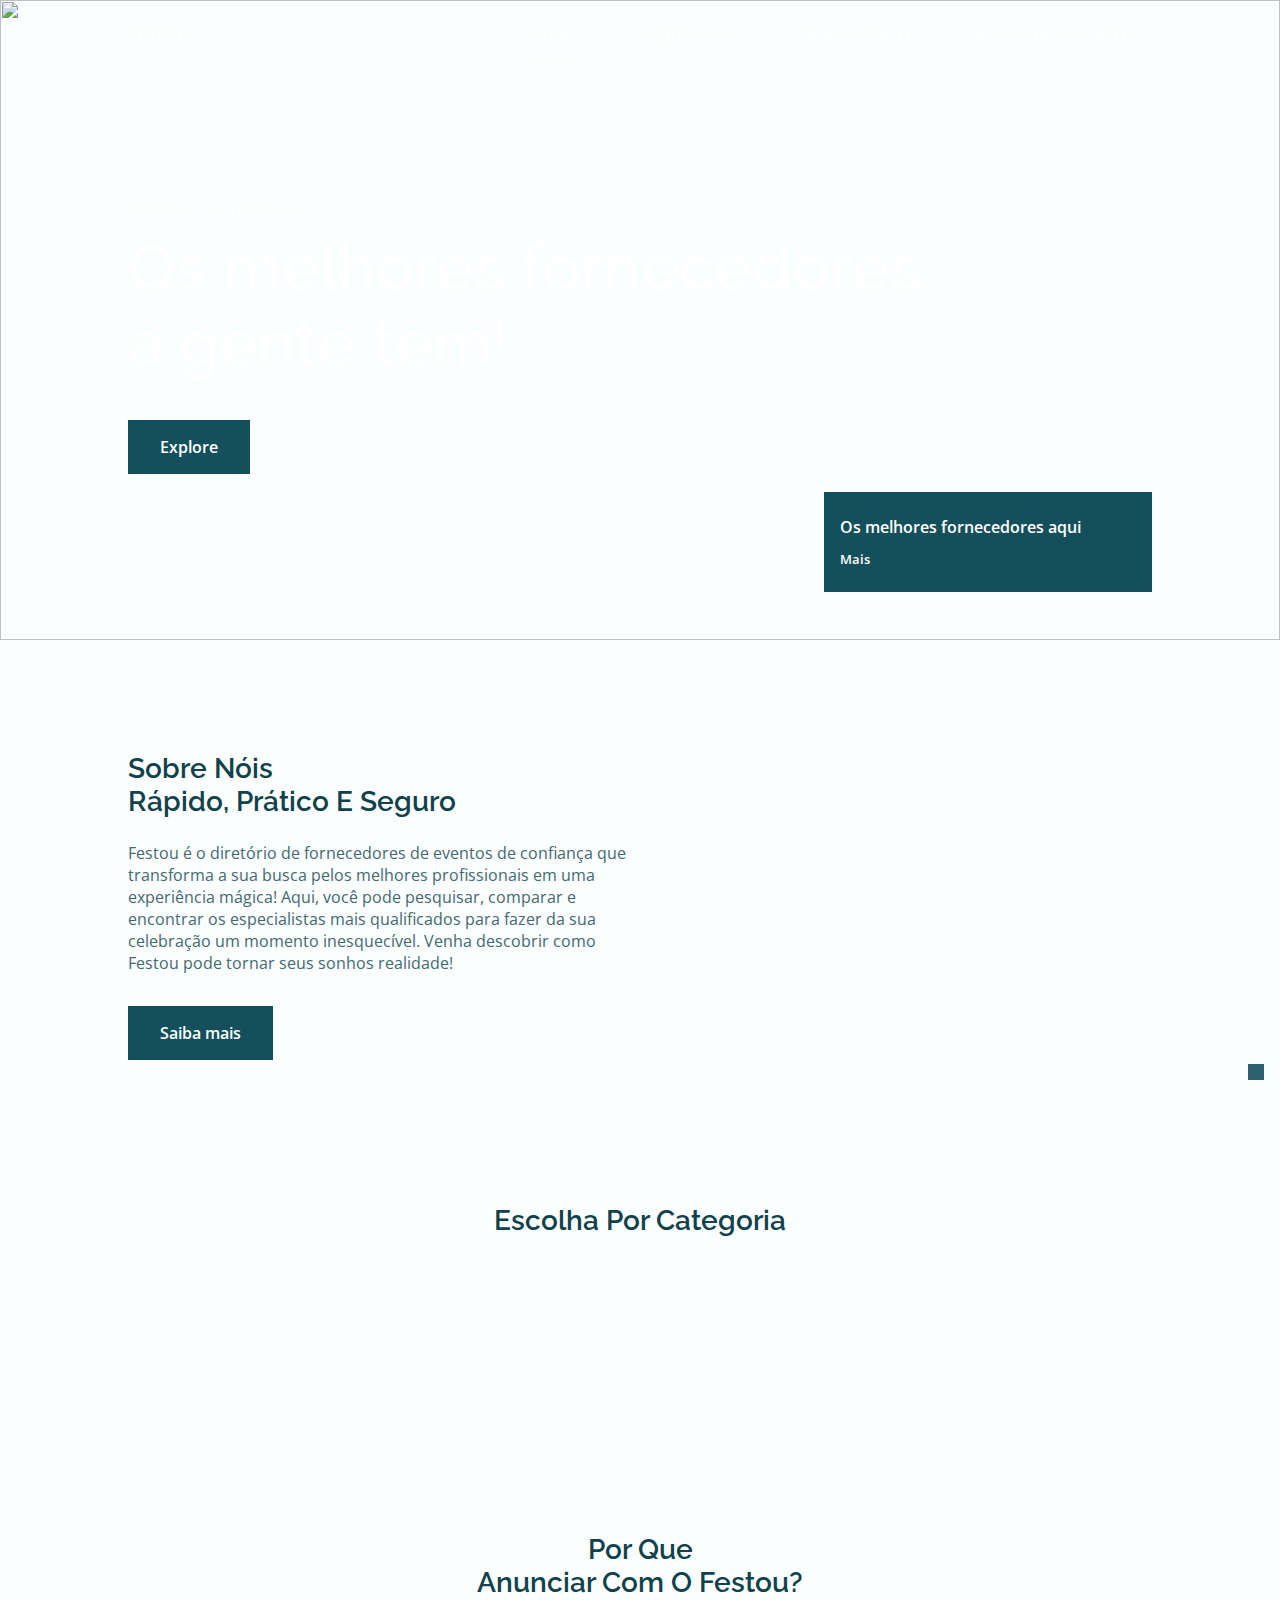
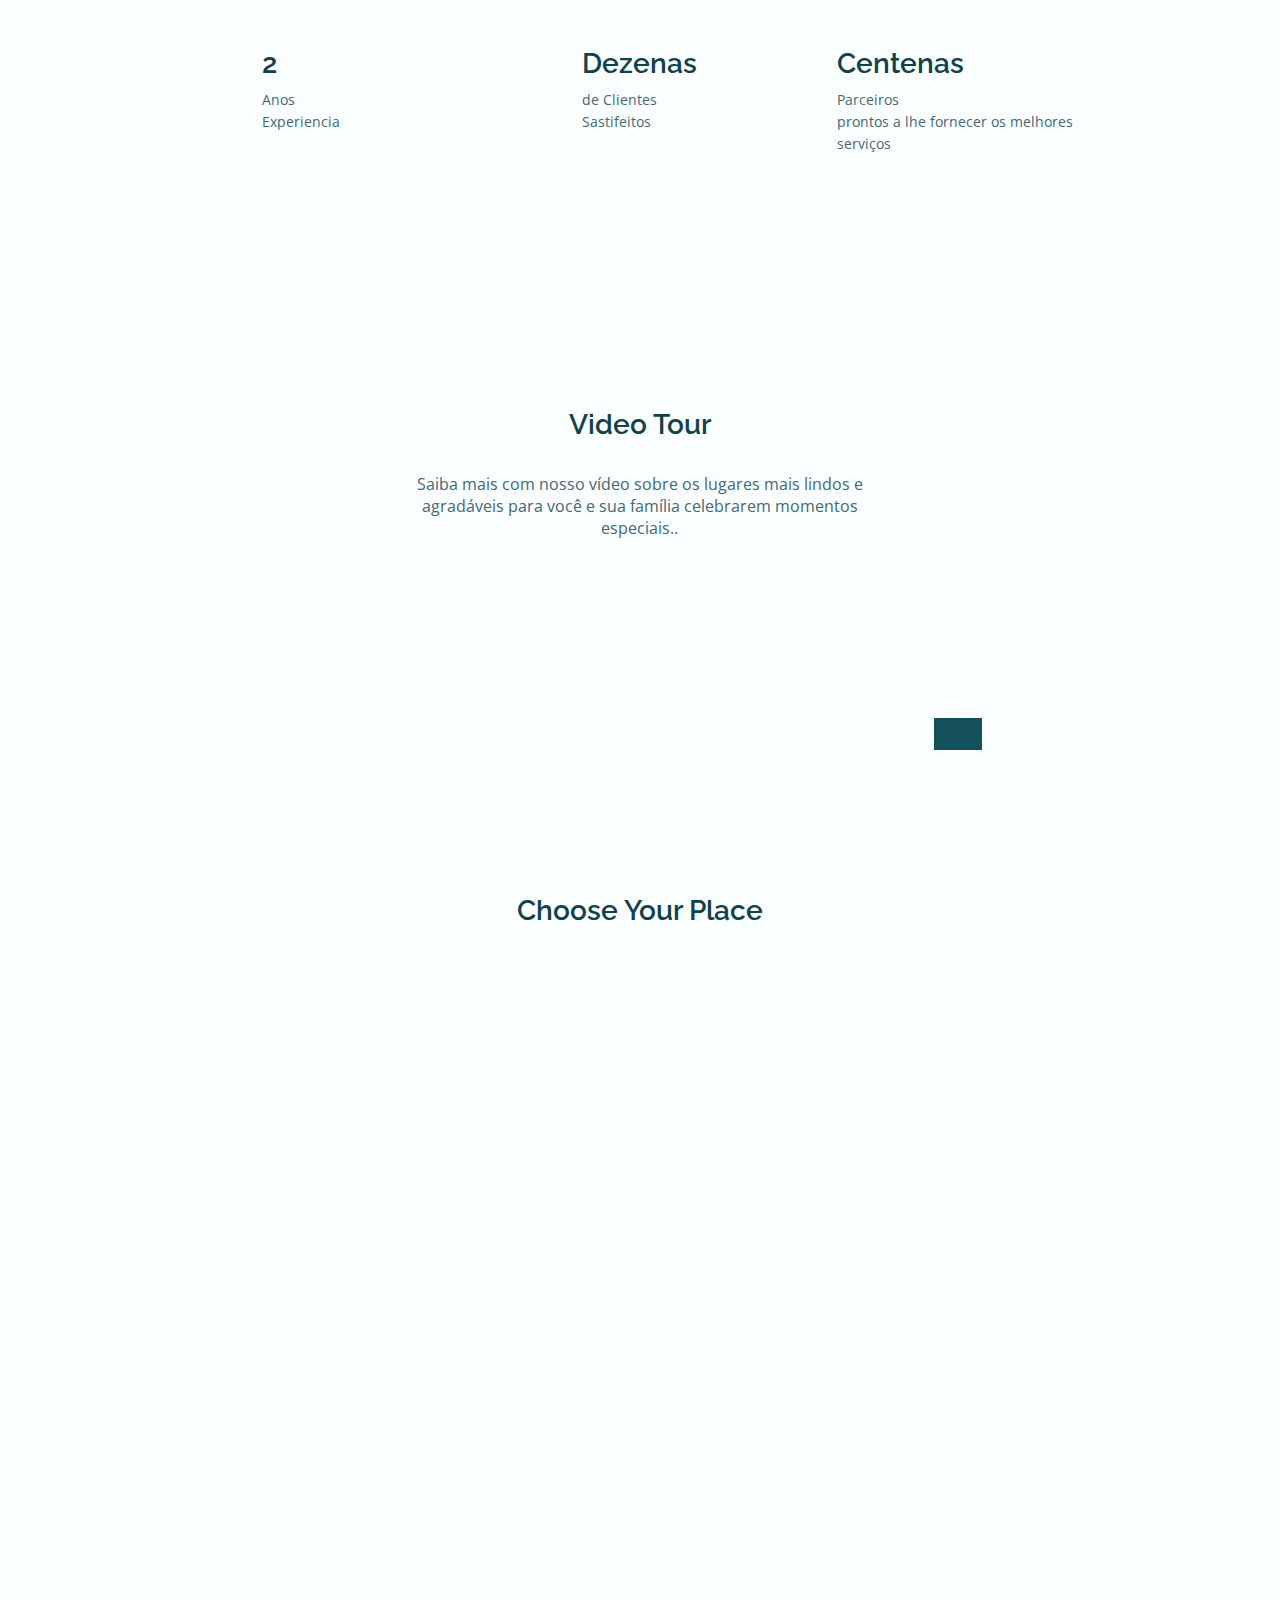
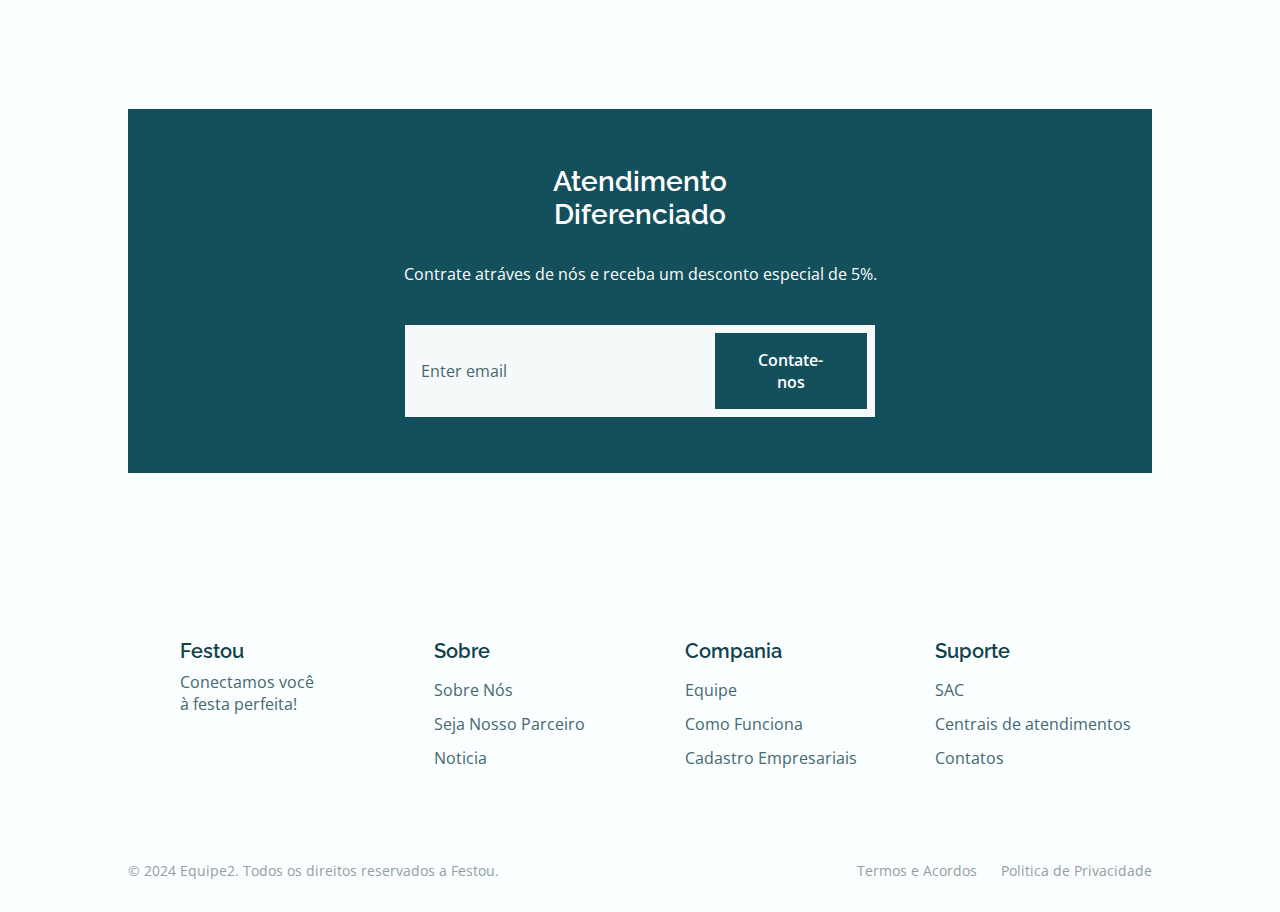
==== index.html @ 819b79b6 "site  Festou" ====
<!DOCTYPE html>
    <html lang="en">
    <head>
        <meta charset="UTF-8">
        <meta name="viewport" content="width=device-width, initial-scale=1.0">

        <link rel="shortcut icon" href="assets/img/favicon.png" type="image/png">

        <!--=============== REMIXICONS ===============-->
        <link href="https://cdn.jsdelivr.net/npm/remixicon@2.5.0/fonts/remixicon.css" rel="stylesheet">
        
        <!--=============== SWIPER CSS ===============-->
        <link rel="stylesheet" href="assets/css/swiper-bundle.min.css">

        <!--=============== CSS ===============-->
        <link rel="stylesheet" href="styles.css">

        <title>Responsive Website Travel</title>
    </head>
    <body>
        <header class="header" id="header">
            <nav class="nav container">
                <a href="#" class="nav__logo">FESTOU</a>

                <div class="nav__menu" id="nav-menu">
                    <ul class="nav__list">
                        <li class="nav__item">
                            <a href="#home" class="nav__link active-link">HOME</a>
                        </li>
                        <li class="nav__item">
                            <a href="#about" class="nav__link">SOBRE NÓS</a>
                        </li>
                        <li class="nav__item">
                            <a href="#discover" class="nav__link">CRIAR EVENTO</a>
                        </li>
                        <li class="nav__item">
                            <a href="#place" class="nav__link">ANUNCIAR EVENTOS</a>
                        </li>
                    </ul>

                    <div class="nav__dark">
                        <!-- Theme change button -->
                        <span class="change-theme-name">Dark mode</span>
                        <i class="ri-moon-line change-theme" id="theme-button"></i>
                    </div>

                    <i class="ri-close-line nav__close" id="nav-close"></i>
                </div>

                <div class="nav__toggle" id="nav-toggle">
                    <i class="ri-function-line"></i>
                </div>
            </nav>
        </header>

        <main class="main">
            <!--==================== HOME ====================-->
            <section class="home" id="home">
                <img src="img/image1.jpg" alt="" class="home__img">

                <div class="home__container container grid">
                    <div class="home__data">
                        <span class="home__data-subtitle">Comece a sua pesquisa</span>
                        <h1 class="home__data-title">Os melhores fornecedores, <br> a gente tem!</b></h1>
                        <a href="#" class="button">Explore</a>

                    </div>

                    <div class="home__social">
                        <a href="https://www.facebook.com/" target="_blank" class="home__social-link">
                            <i class="ri-facebook-box-fill"></i>
                        </a>
                        <a href="https://www.instagram.com/" target="_blank" class="home__social-link">
                            <i class="ri-instagram-fill"></i>
                        </a>
                        <a href="https://twitter.com/" target="_blank" class="home__social-link">
                            <i class="ri-twitter-fill"></i>
                        </a>
                    </div>

                    <div class="home__info">
                        <div>
                            <span class="home__info-title">Os melhores fornecedores aqui</span>
                            <a href="" class="button button--flex button--link home__info-button">
                                Mais <i class="ri-arrow-right-line"></i>
                            </a>
                        </div>

                        <div class="home__info-overlay">
                            <img src="assets/img/home2.jpg" alt="" class="home__info-img">
                        </div>
                    </div>
                </div>
            </section>

            <!--==================== ABOUT ====================-->
            <section class="about section" id="about">
                <div class="about__container container grid">
                    <div class="about__data">
                        <h2 class="section__title about__title">Sobre Nóis <br> Rápido, prático e seguro</h2>
                        <p class="about__description">Festou é o diretório de fornecedores de eventos de confiança que transforma a sua busca
                             pelos melhores profissionais em uma experiência mágica! Aqui, você pode pesquisar, 
                             comparar e encontrar os especialistas mais qualificados para fazer da sua celebração um momento inesquecível. 
                             Venha descobrir como Festou pode tornar seus sonhos realidade! 
                        </p>
                        <a href="#" class="button">Saiba mais</a>
                    </div>

                    <div class="about__img">
                        <div class="about__img-overlay">
                            <img src="img/image2.jpg" alt="" class="about__img-one">
                        </div>

                        <div class="about__img-overlay">
                            <img src="img/image3.jpg" alt="" class="about__img-two">
                        </div>
                    </div>
                </div>
            </section>
            
            <!--==================== CATEGORIA ====================-->
            <section class="discover section" id="discover">
                <h2 class="section__title">Escolha Por Categoria</h2>
                
                <div class="discover__container container swiper-container">
                    <div class="swiper-wrapper">
                        <!--==================== CATEGORIA 1 ====================-->
                        <div class="discover__card swiper-slide">
                            <img src="img/discover1.jpg" alt="" class="discover__img">
                            <div class="discover__data">
                                <h2 class="discover__title">Gastronomia</h2>
                                <span class="discover__description">24 tours available</span>
                            </div>
                        </div>

                        <!--==================== CATEGORIA 2 ====================-->
                        <div class="discover__card swiper-slide">
                            <img src="img/discover2.jpg" alt="" class="discover__img">
                            <div class="discover__data">
                                <h2 class="discover__title">Ornamentação</h2>
                                <span class="discover__description">15 tours available</span>
                            </div>
                        </div>

                        <!--==================== CATEGORIA 3 ====================-->
                        <div class="discover__card swiper-slide">
                            <img src="img/discover3.jpg" alt="" class="discover__img">
                            <div class="discover__data">
                                <h2 class="discover__title">Profissionais</h2>
                                <span class="discover__description">18 tours available</span>
                            </div>
                        </div>

                        <!--==================== CATEGORIA 4 ====================-->
                        <div class="discover__card swiper-slide">
                            <img src="img/discover4.jpg" alt="" class="discover__img">
                            <div class="discover__data">
                                <h2 class="discover__title">Música e Iluminação</h2>
                                <span class="discover__description">32 tours available</span>
                            </div>
                        </div>
                    </div>
                </div>
            </section>

            <!--==================== EXPERIENCE ====================-->
            <section class="experience section">
                <h2 class="section__title">Por que <br> Anunciar com o Festou?</h2>

                <div class="experience__container container grid">
                    <div class="experience__content grid">
                        <div class="experience__data">
                            <h2 class="experience__number">2</h2>
                            <span class="experience__description">Anos <br> Experiencia</span>
                        </div>

                        <div class="experience__data">
                            <h2 class="experience__number">Dezenas</h2>
                            <span class="experience__description">de Clientes<br> Sastifeitos</span>
                        </div>

                        <div class="experience__data">
                            <h2 class="experience__number">Centenas</h2>
                            <span class="experience__description">Parceiros <br> prontos a lhe fornecer os melhores serviços</span>
                        </div>
                    </div>

                    <div class="experience__img grid">
                        <div class="experience__overlay">
                            <img src="assets/img/experience1.jpg" alt="" class="experience__img-one">
                        </div>
                        
                        <div class="experience__overlay">
                            <img src="assets/img/experience2.jpg" alt="" class="experience__img-two">
                        </div>
                    </div>
                </div>
            </section>

            <!--==================== VIDEO ====================-->
            <section class="video section">
                <h2 class="section__title">Video Tour</h2>

                <div class="video__container container">
                    <p class="video__description">Saiba mais com nosso vídeo sobre os lugares mais lindos e agradáveis para você
                         e sua família celebrarem momentos especiais..
                    </p>

                    <div class="video__content">
                        <video id="video-file">
                            <source src="assets/video/video.mp4" type="video/mp4">
                        </video>

                        <button class="button button--flex video__button" id="video-button">
                            <i class="ri-play-line video__button-icon" id="video-icon"></i>
                        </button>
                    </div>
                </div>
            </section>

            <!--==================== BUFFET ====================-->
            <section class="place section" id="place">
                <h2 class="section__title">Choose Your Place</h2>

                <div class="place__container container grid">
                    <!--==================== BUFFET CARD 1 ====================-->
                    <div class="place__card">
                        <img src="assets/img/place1.jpg" alt="" class="place__img">
                        
                        <div class="place__content">
                            <span class="place__rating">
                                <i class="ri-star-line place__rating-icon"></i>
                                <span class="place__rating-number">4,8</span>
                            </span>

                            <div class="place__data">
                                <h3 class="place__title">ANIVERSARIO</h3>
                                <span class="place__subtitle">Aniversarios</span>

                            </div>
                        </div>

                        <button class="button button--flex place__button">
                            <i class="ri-arrow-right-line"></i>
                        </button>
                    </div>

                    <!--==================== BUFFET CARD 2 ====================-->
                    <div class="place__card">
                        <img src="assets/img/place2.jpg" alt="" class="place__img">
                        
                        <div class="place__content">
                            <span class="place__rating">
                                <i class="ri-star-line place__rating-icon"></i>
                                <span class="place__rating-number">5,0</span>
                            </span>

                            <div class="place__data">
                                <h3 class="place__title">CASAMENTO</h3>
                                <span class="place__subtitle">Casamentos</span>

                            </div>
                        </div>

                        <button class="button button--flex place__button">
                            <i class="ri-arrow-right-line"></i>
                        </button>
                    </div>

                    <!--==================== BUFFET CARD 3 ====================-->
                    <div class="place__card">
                        <img src="assets/img/place3.jpg" alt="" class="place__img">
                        
                        <div class="place__content">
                            <span class="place__rating">
                                <i class="ri-star-line place__rating-icon"></i>
                                <span class="place__rating-number">4,9</span>
                            </span>

                            <div class="place__data">
                                <h3 class="place__title">FORMATURA</h3>
                                <span class="place__subtitle">Formaturas</span>
                            </div>
                        </div>

                        <button class="button button--flex place__button">
                            <i class="ri-arrow-right-line"></i>
                        </button>
                    </div>

                    <!--==================== BUFFET CARD 4 ====================-->
                    <div class="place__card">
                        <img src="assets/img/place4.jpg" alt="" class="place__img">
                        
                        <div class="place__content">
                            <span class="place__rating">
                                <i class="ri-star-line place__rating-icon"></i>
                                <span class="place__rating-number">4,8</span>
                            </span>

                            <div class="place__data">
                                <h3 class="place__title">COFFEBREAK</h3>
                                <span class="place__subtitle">Coffebreaks</span>

                            </div>
                        </div>

                        <button class="button button--flex place__button">
                            <i class="ri-arrow-right-line"></i>
                        </button>
                    </div>

                    <!--==================== BUFFET CARD 5 ====================-->
                    <div class="place__card">
                        <img src="assets/img/place5.jpg" alt="" class="place__img">
                        
                        <div class="place__content">
                            <span class="place__rating">
                                <i class="ri-star-line place__rating-icon"></i>
                                <span class="place__rating-number">4,8</span>
                            </span>

                            <div class="place__data">
                                <h3 class="place__title">CHAREVELAÇÃO</h3>
                                <span class="place__subtitle">Cha Revelação</span>

                            </div>
                        </div>

                        <button class="button button--flex place__button">
                            <i class="ri-arrow-right-line"></i>
                        </button>
                    </div>
                </div>
            </section>

            <!--==================== SE INSCREVER ====================-->
            <section class="subscribe section">
                <div class="subscribe__bg">
                    <div class="subscribe__container container">
                        <h2 class="section__title subscribe__title">Atendimento <br> Diferenciado</h2>
                        <p class="subscribe__description">Contrate atráves de nós e receba um
                            desconto especial de 5%.
                            </p>
    
                        <form action="" class="subscribe__form">
                            <input type="text" placeholder="Enter email" class="subscribe__input">
    
                            <button class="button">
                                Contate-nos
                            </button>
                        </form>
                    </div>
                </div>
            </section>
            
            <!--==================== Empresas que já usaram o serviço ====================-->
            <section class="secão de empresa">
                <div class="sponsor__container container grid">
                    <div class="sponsor__content">
                        <img src="assets/img/sponsors1.png" alt="" class="sponsor__img">
                    </div>
                    <div class="sponsor__content">
                        <img src="assets/img/sponsors2.png" alt="" class="sponsor__img">
                    </div>
                    <div class="sponsor__content">
                        <img src="assets/img/sponsors3.png" alt="" class="sponsor__img">
                    </div>
                    <div class="sponsor__content">
                        <img src="assets/img/sponsors4.png" alt="" class="sponsor__img">
                    </div>
                    <div class="sponsor__content">
                        <img src="assets/img/sponsors5.png" alt="" class="sponsor__img">
                    </div>
                </div>
            </section>
        </main>

        <!--==================== FOOTER ====================-->
        <footer class="footer section">
            <div class="footer__container container grid">
                <div class="footer__content grid">
                    <div class="footer__data">
                        <h3 class="footer__title">Festou</h3>
                        <p class="footer__description"> Conectamos você <br> à festa perfeita!
                        </p>
                        <div>
                            <a href="https://www.facebook.com/" target="_blank" class="footer__social">
                                <i class="ri-facebook-box-fill"></i>
                            </a>
                            <a href="https://twitter.com/" target="_blank" class="footer__social">
                                <i class="ri-twitter-fill"></i>
                            </a>
                            <a href="https://www.instagram.com/" target="_blank" class="footer__social">
                                <i class="ri-instagram-fill"></i>
                            </a>
                            <a href="https://www.youtube.com/" target="_blank" class="footer__social">
                                <i class="ri-youtube-fill"></i>
                            </a>
                        </div>
                    </div>
    
                    <div class="footer__data">
                        <h3 class="footer__subtitle">Sobre</h3>
                        <ul>
                            <li class="footer__item">
                                <a href="" class="footer__link">Sobre Nós</a>
                            </li>
                            <li class="footer__item">
                                <a href="" class="footer__link">Seja Nosso Parceiro</a>
                            </li>
                            <li class="footer__item">
                                <a href="" class="footer__link">Noticia</a>
                            </li>
                        </ul>
                    </div>
    
                    <div class="footer__data">
                        <h3 class="footer__subtitle">Compania</h3>
                        <ul>
                            <li class="footer__item">
                                <a href="" class="footer__link">Equipe</a>
                            </li>
                            <li class="footer__item">
                                <a href="" class="footer__link">Como Funciona</a>
                            </li>
                            <li class="footer__item">
                                <a href="" class="footer__link">Cadastro Empresariais</a>
                            </li>
                        </ul>
                    </div>
    
                    <div class="footer__data">
                        <h3 class="footer__subtitle">Suporte</h3>
                        <ul>
                            <li class="footer__item">
                                <a href="" class="footer__link">SAC</a>
                            </li>
                            <li class="footer__item">
                                <a href="" class="footer__link">Centrais de atendimentos</a>
                            </li>
                            <li class="footer__item">
                                <a href="" class="footer__link">Contatos</a>
                            </li>
                        </ul>
                    </div>
                </div>

                <div class="footer__rights">
                    <p class="footer__copy">&#169; 2024 Equipe2. Todos os direitos reservados a Festou.</p>
                    <div class="footer__terms">
                        <a href="#" class="footer__terms-link">Termos e Acordos</a>
                        <a href="#" class="footer__terms-link">Politica de Privacidade</a>
                    </div>
                </div>
            </div>
        </footer>

         <!--========== SCROLL UP ==========-->
        <a href="#" class="scrollup" id="scroll-up">
            <i class="ri-arrow-up-line scrollup__icon"></i>
        </a>

        <!--=============== SCROLL REVEAL===============-->
        <script src="assets/js/scrollreveal.min.js"></script>
        
        <!--=============== SWIPER JS ===============-->
        <script src="assets/js/swiper-bundle.min.js"></script>

        <!--=============== MAIN JS ===============-->
        <script src="assets/js/main.js"></script>
    </body>
</html>
---- styles.css ----
/*=============== GOOGLE FONTS ===============*/
@import url("https://fonts.googleapis.com/css2?family=Open+Sans:wght@400;600&family=Raleway:wght@500;600;700&display=swap");

/*=============== VARIABLES CSS ===============*/
:root {
  --header-height: 3rem;

  /*========== Colors ==========*/
  /* Change favorite color to match images */
  /*Green dark 190 - Green 171 - Grren Blue 200*/
  --hue-color: 190;

  /* HSL color mode */
  --first-color: hsl(var(--hue-color), 64%, 22%);
  --first-color-second: hsl(var(--hue-color), 64%, 22%);
  --first-color-alt: hsl(var(--hue-color), 64%, 15%);
  --title-color: hsl(var(--hue-color), 64%, 18%);
  --text-color: hsl(var(--hue-color), 24%, 35%);
  --text-color-light: hsl(var(--hue-color), 8%, 60%);
  --input-color: hsl(var(--hue-color), 24%, 97%);
  --body-color: hsl(var(--hue-color), 100%, 99%);
  --white-color: #FFF;
  --scroll-bar-color: hsl(var(--hue-color), 12%, 90%);
  --scroll-thumb-color: hsl(var(--hue-color), 12%, 75%);

  /*========== Font and typography ==========*/
  --body-font: 'Open Sans', sans-serif;
  --title-font: 'Raleway', sans-serif;
  --biggest-font-size: 2.5rem;
  --h1-font-size: 1.5rem;
  --h2-font-size: 1.25rem;
  --h3-font-size: 1rem;
  --normal-font-size: .938rem;
  --small-font-size: .813rem;
  --smaller-font-size: .75rem;

  /*========== Font weight ==========*/
  --font-medium: 500;
  --font-semi-bold: 600;

  /*========== Margenes Bottom ==========*/
  --mb-0-25: .25rem;
  --mb-0-5: .5rem;
  --mb-0-75: .75rem;
  --mb-1: 1rem;
  --mb-1-25: 1.25rem;
  --mb-1-5: 1.5rem;
  --mb-2: 2rem;
  --mb-2-5: 2.5rem;

  /*========== z index ==========*/
  --z-tooltip: 10;
  --z-fixed: 100;

  /*========== Hover overlay ==========*/
  --img-transition: .3s;
  --img-hidden: hidden;
  --img-scale: scale(1.1);
}

@media screen and (min-width: 968px) {
  :root {
    --biggest-font-size: 4rem;
    --h1-font-size: 2.25rem;
    --h2-font-size: 1.75rem;
    --h3-font-size: 1.25rem;
    --normal-font-size: 1rem;
    --small-font-size: .875rem;
    --smaller-font-size: .813rem;
  }
}

/*========== Variables Dark theme ==========*/
body.dark-theme {
  --first-color-second: hsl(var(--hue-color), 54%, 12%);
  --title-color: hsl(var(--hue-color), 24%, 95%);
  --text-color: hsl(var(--hue-color), 8%, 75%);
  --input-color: hsl(var(--hue-color), 29%, 16%);
  --body-color: hsl(var(--hue-color), 29%, 12%);
  --scroll-bar-color: hsl(var(--hue-color), 12%, 48%);
  --scroll-thumb-color: hsl(var(--hue-color), 12%, 36%);
}

/*========== Button Dark/Light ==========*/
.nav__dark {
  display: flex;
  align-items: center;
  column-gap: 2rem;
  position: absolute;
  left: 3rem;
  bottom: 4rem;
}

.change-theme, .change-theme-name {
  color: var(--text-color);
}

.change-theme {
  cursor: pointer;
  font-size: 1rem;
}

.change-theme-name {
  font-size: var(--small-font-size);
}

/*=============== BASE ===============*/
* {
  box-sizing: border-box;
  padding: 0;
  margin: 0;
}

html {
  scroll-behavior: smooth;
}

body {
  margin: var(--header-height) 0 0 0;
  font-family: var(--body-font);
  font-size: var(--normal-font-size);
  background-color: var(--body-color);
  color: var(--text-color);
}

h1, h2, h3 {
  color: var(--title-color);
  font-weight: var(--font-semi-bold);
  font-family: var(--title-font);
}

ul {
  list-style: none;
}

a {
  text-decoration: none;
}

img,
video {
  max-width: 100%;
  height: auto;
}

button,
input {
  border: none;
  font-family: var(--body-font);
  font-size: var(--normal-font-size);
}

button {
  cursor: pointer;
}

input {
  outline: none;
}

.main {
  overflow-x: hidden;
}

/*=============== REUSABLE CSS CLASSES ===============*/
.section {
  padding: 4.5rem 0 2.5rem;
}

.section__title {
  font-size: var(--h2-font-size);
  color: var(--title-color);
  text-align: center;
  text-transform: capitalize;
  margin-bottom: var(--mb-2);
}

.container {
  max-width: 968px;
  margin-left: var(--mb-1);
  margin-right: var(--mb-1);
}

.grid {
  display: grid;
  gap: 1.5rem;
}

/*=============== HEADER ===============*/
.header {
  width: 100%;
  position: fixed;
  top: 0;
  left: 0;
  z-index: var(--z-fixed);
  background-color: transparent;
}

/*=============== NAV ===============*/
.nav {
  height: var(--header-height);
  display: flex;
  justify-content: space-between;
  align-items: center;
}

.nav__logo, .nav__toggle {
  color: var(--white-color);
}

.nav__logo {
  font-weight: var(--font-semi-bold);
}

.nav__toggle {
  font-size: 1.2rem;
  cursor: pointer;
}

.nav__menu {
  position: relative;
}

@media screen and (max-width: 767px) {
  .nav__menu {
    position: fixed;
    background-color: var(--body-color);
    top: 0;
    right: -100%;
    width: 70%;
    height: 100%;
    box-shadow: -1px 0 4px rgba(14, 55, 63, 0.15);
    padding: 3rem;
    transition: .4s;
  }
}

.nav__list {
  display: flex;
  flex-direction: column;
  row-gap: 2.5rem;
}

.nav__link {
  color: var(--text-color-light);
  font-weight: var(--font-semi-bold);
  text-transform: uppercase;
}

.nav__link:hover {
  color: var(--text-color);
}

.nav__close {
  position: absolute;
  top: .75rem;
  right: 1rem;
  font-size: 1.5rem;
  color: var(--title-color);
  cursor: pointer;
}

/* show menu */
.show-menu {
  right: 0;
}

/* Change background header */
.scroll-header {
  background-color: var(--body-color);
  box-shadow: 0 0 4px rgba(14, 55, 63, 0.15);
}

.scroll-header .nav__logo,
.scroll-header .nav__toggle {
  color: var(--title-color);
}

/* Active link */
.active-link {
  position: relative;
  color: var(--title-color);
}

.active-link::before {
  content: '';
  position: absolute;
  background-color: var(--title-color);
  width: 100%;
  height: 2px;
  bottom: -.75rem;
  left: 0;
}

/*=============== HOME ===============*/
.home__img {
  position: absolute;
  top: 0;
  left: 0;
  width: 100%;
  height: 100vh;
  object-fit: cover;
  object-position: 83%;
}

.home__container {
  position: relative;
  height: calc(100vh - var(--header-height));
  align-content: center;
  row-gap: 3rem;
}

.home__data-subtitle, 
.home__data-title, 
.home__social-link, 
.home__info {
  color: var(--white-color);
}

.home__data-subtitle {
  display: block;
  font-weight: var(--font-semi-bold);
  margin-bottom: var(--mb-0-75);
}

.home__data-title {
  font-size: var(--biggest-font-size);
  font-weight: var(--font-medium);
  margin-bottom: var(--mb-2-5);
}

.home__social {
  display: flex;
  flex-direction: column;
  row-gap: 1.5rem;
}

.home__social-link {
  font-size: 1.2rem;
  width: max-content;
}

.home__info {
  background-color: var(--first-color);
  display: flex;
  padding: 1.5rem 1rem;
  align-items: center;
  column-gap: .5rem;
  position: absolute;
  right: 0;
  bottom: 1rem;
  width: 228px;
}

.home__info-title {
  display: block;
  font-size: var(--small-font-size);
  font-weight: var(--font-semi-bold);
  margin-bottom: var(--mb-0-75);
}

.home__info-button {
  font-size: var(--smaller-font-size);
}

.home__info-overlay {
  overflow: var(--img-hidden);
}

.home__info-img {
  width: 145px;
  transition: var(--img-transition);
}

.home__info-img:hover {
  transform: var(--img-scale);
}

/*=============== BUTTONS ===============*/
.button {
  display: inline-block;
  background-color: var(--first-color);
  color: var(--white-color);
  padding: 1rem 2rem;
  font-weight: var(--font-semi-bold);
  transition: .3s;
}

.button:hover {
  background-color: var(--first-color-alt);
}

.button--flex {
  display: flex;
  align-items: center;
  column-gap: .25rem;
}

.button--link {
  background: none;
  padding: 0;
}

.button--link:hover {
  background: none;
}

/*=============== ABOUT ===============*/
.about__data {
  text-align: center;
}

.about__container {
  row-gap: 2.5rem;
}

.about__description {
  margin-bottom: var(--mb-2);
}

.about__img {
  display: flex;
  column-gap: 1rem;
  align-items: center;
  justify-content: center;
}

.about__img-overlay {
  overflow: var(--img-hidden);
}

.about__img-one {
  width: 130px;
}

.about__img-two {
  width: 180px;
}

.about__img-one, 
.about__img-two {
  transition: var(--img-transition);
}

.about__img-one:hover, 
.about__img-two:hover {
  transform: var(--img-scale);
}

/*=============== DISCOVER ===============*/
.discover__card {
  position: relative;
  width: 200px;
  overflow: var(--img-hidden);
}

.discover__data {
  position: absolute;
  bottom: 1.5rem;
  left: 1rem;
}

.discover__title, 
.discover__description {
  color: var(--white-color);
}

.discover__title {
  font-size: var(--h3-font-size);
  margin-bottom: var(--mb-0-25);
}

.discover__description {
  display: block;
  font-size: var(--smaller-font-size);
}

.discover__img {
  transition: var(--img-transition);
}

.discover__img:hover {
  transform: var(--img-scale);
}

.swiper-container-3d .swiper-slide-shadow-left,
.swiper-container-3d .swiper-slide-shadow-right {
  background-image: none;
}

/*=============== EXPERIENCE ===============*/
.experience__container {
  row-gap: 2.5rem;
  justify-content: center;
  justify-items: center;
}

.experience__content {
  grid-template-columns: repeat(3, 1fr);
  column-gap: 1rem;
  justify-items: center;
  padding: 0 2rem;
}

.experience__number {
  font-size: var(--h2-font-size);
  font-weight: var(--font-semi-bold);
  margin-bottom: var(--mb-0-5);
}

.experience__description {
  font-size: var(--small-font-size);
}

.experience__img {
  position: relative;
  padding-bottom: 2rem;
}

.experience__img-one, 
.experience__img-two {
  transition: var(--img-transition);
}

.experience__img-one:hover, 
.experience__img-two:hover {
  transform: var(--img-scale);
}

.experience__overlay {
  overflow: var(--img-hidden);
}

.experience__overlay:nth-child(1) {
  width: 263px;
  margin-right: 2rem;
}

.experience__overlay:nth-child(2) {
  width: 120px;
  position: absolute;
  top: 2rem;
  right: 0;
}

/*=============== VIDEO ===============*/
.video__container {
  padding-bottom: 1rem;
}

.video__description {
  text-align: center;
  margin-bottom: var(--mb-2-5);
}

.video__content {
  position: relative;
}

.video__button {
  position: absolute;
  right: 1rem;
  bottom: -1rem;
  padding: 1rem 1.5rem;
}

.video__button-icon {
  font-size: 1.2rem;
}

/*=============== PLACES ===============*/
.place__card, .place__img {
  height: 230px;
}

.place__container {
  grid-template-columns: repeat(2, max-content);
  justify-content: center;
}

.place__card {
  position: relative;
  overflow: var(--img-hidden);
}

.place__card:hover .place__img {
  transform: var(--img-scale);
}

.place__img {
  transition: var(--img-transition);
}

.place__content, .place__title {
  color: var(--white-color);
}

.place__content {
  position: absolute;
  top: 0;
  left: 0;
  width: 100%;
  height: 100%;
  display: flex;
  flex-direction: column;
  justify-content: space-between;
  padding: .75rem .75rem 1rem;
}

.place__rating {
  align-self: flex-end;
  display: flex;
  align-items: center;
}

.place__rating-icon {
  font-size: .75rem;
  margin-right: var(--mb-0-25);
}

.place__rating-number {
  font-size: var(--small-font-size);
}

.place__subtitle, .place__price {
  display: block;
}

.place__title {
  font-size: var(--h3-font-size);
  margin-bottom: var(--mb-0-25);
}

.place__subtitle {
  font-size: var(--smaller-font-size);
  margin-bottom: var(--mb-1-25);
}

.place__button {
  position: absolute;
  right: 0;
  bottom: 0;
  padding: .75rem 1rem;
}

/*=============== SUBSCRIBE ===============*/
.subscribe__bg {
  background-color: var(--first-color-second);
  padding: 2.5rem 0;
}

.subscribe__title, 
.subscribe__description {
  color: var(--white-color);
}

.subscribe__description {
  text-align: center;
  margin-bottom: var(--mb-2-5);
}

.subscribe__form {
  background-color: var(--input-color);
  padding: .5rem;
  display: flex;
  justify-content: space-between;
}

.subscribe__input {
  width: 70%;
  padding-right: .5rem;
  background-color: var(--input-color);
  color: var(--text-color);
}

.subscribe__input::placeholder {
  color: var(--text-color);
}

/*=============== SPONSORS ===============*/
.sponsor__container {
  grid-template-columns: repeat(auto-fit, minmax(110px, 1fr));
  justify-items: center;
  row-gap: 3.5rem;
}

.sponsor__content:hover .sponsor__img {
  filter: invert(0.5);
}

.sponsor__img {
  width: 90px;
  filter: invert(0.7);
  transition: var(--img-transition);
}

/*=============== FOOTER ===============*/
.footer__container {
  row-gap: 5rem;
}

.footer__content {
  grid-template-columns: repeat(auto-fit, minmax(220px, 1fr));
  row-gap: 2rem;
}

.footer__title, 
.footer__subtitle {
  font-size: var(--h3-font-size);
}

.footer__title {
  margin-bottom: var(--mb-0-5);
}

.footer__description {
  margin-bottom: var(--mb-2);
}

.footer__social {
  font-size: 1.25rem;
  color: var(--title-color);
  margin-right: var(--mb-1-25);
}

.footer__subtitle {
  margin-bottom: var(--mb-1);
}

.footer__item {
  margin-bottom: var(--mb-0-75);
}

.footer__link {
  color: var(--text-color);
}

.footer__link:hover {
  color: var(--title-color);
}

.footer__rights {
  display: flex;
  flex-direction: column;
  row-gap: 1.5rem;
  text-align: center;
}

.footer__copy, .footer__terms-link {
  font-size: var(--small-font-size);
  color: var(--text-color-light);
}

.footer__terms {
  display: flex;
  column-gap: 1.5rem;
  justify-content: center;
}

.footer__terms-link:hover {
  color: var(--text-color);
}

/*========== SCROLL UP ==========*/
.scrollup {
  position: fixed;
  right: 1rem;
  bottom: -20%;
  background-color: var(--first-color);
  padding: .5rem;
  display: flex;
  opacity: .9;
  z-index: var(--z-tooltip);
  transition: .4s;
}

.scrollup:hover {
  background-color: var(--first-color-alt);
  opacity: 1;
}

.scrollup__icon {
  color: var(--white-color);
  font-size: 1.2rem;
}

/* Show scroll */
.show-scroll {
  bottom: 5rem;
}

/*=============== SCROLL BAR ===============*/
::-webkit-scrollbar {
  width: .60rem;
  background-color: var(--scroll-bar-color);
}

::-webkit-scrollbar-thumb {
  background-color: var(--scroll-thumb-color);
}

::-webkit-scrollbar-thumb:hover {
  background-color: var(--text-color-light);
}

/*=============== MEDIA QUERIES ===============*/
/* For small devices */
@media screen and (max-width: 340px) {
  .place__container {
    grid-template-columns: max-content;
    justify-content: center;
  }
  .experience__content {
    padding: 0;
  }
  .experience__overlay:nth-child(1) {
    width: 190px;
  }
  .experience__overlay:nth-child(2) {
    width: 80px;
  }
  .home__info {
    width: 190px;
    padding: 1rem;
  }
  .experience__img,
  .video__container {
    padding: 0;
  }
}

/* For medium devices */
@media screen and (min-width: 568px) {
  .video__container {
    display: grid;
    grid-template-columns: .6fr;
    justify-content: center;
  }
  .place__container {
    grid-template-columns: repeat(3, max-content);
  }
  .subscribe__form {
    width: 470px;
    margin: 0 auto;
  }
}

@media screen and (min-width: 768px) {
  body {
    margin: 0;
  }
  .nav {
    height: calc(var(--header-height) + 1.5rem);
  }
  .nav__link {
    color: var(--white-color);
    text-transform: initial;
  }
  .nav__link:hover {
    color: var(--white-color);
  }
  .nav__dark {
    position: initial;
  }
  .nav__menu {
    display: flex;
    column-gap: 1rem;
  }
  .nav__list {
    flex-direction: row;
    column-gap: 4rem;
  }
  .nav__toggle, .nav__close {
    display: none;
  }
  .change-theme-name {
    display: none;
  }
  .change-theme {
    color: var(--white-color);
  }
  .active-link::before {
    background-color: var(--white-color);
  }
  .scroll-header .nav__link {
    color: var(--text-color);
  }
  .scroll-header .active-link {
    color: var(--title-color);
  }
  .scroll-header .active-link::before {
    background-color: var(--title-color);
  }
  .scroll-header .change-theme {
    color: var(--text-color);
  }
  .section {
    padding: 7rem 0 2rem;
  }
  .home__container {
    height: 100vh;
    grid-template-rows: 1.8fr .5fr;
  }
  .home__data {
    align-self: flex-end;
  }
  .home__social {
    flex-direction: row;
    align-self: flex-end;
    margin-bottom: 3rem;
    column-gap: 2.5rem;
  }
  .home__info {
    bottom: 3rem;
  }
  .about__container {
    grid-template-columns: repeat(2, 1fr);
    align-items: center;
  }
  .about__data, .about__title {
    text-align: initial;
  }
  .about__title {
    margin-bottom: var(--mb-1-5);
  }
  .about__description {
    margin-bottom: var(--mb-2);
  }
  .discover__container {
    width: 610px;
    margin-left: auto;
    margin-right: auto;
  }
  .discover__container,
  .place__container {
    padding-top: 2rem;
  }
  .experience__overlay:nth-child(1) {
    width: 363px;
    margin-right: 4rem;
  }
  .experience__overlay:nth-child(2) {
    width: 160px;
  }
  .subscribe__bg {
    background: none;
    padding: 0;
  }
  .subscribe__container {
    background-color: var(--first-color-second);
    padding: 3.5rem 0;
  }
  .subscribe__input {
    padding: 0 .5rem;
  }
  .footer__rights {
    flex-direction: row;
    justify-content: space-between;
  }
}

/* For large devices */
@media screen and (min-width: 1024px) {
  .container {
    margin-left: auto;
    margin-right: auto;
  }
  .home__container {
    grid-template-rows: 2fr .5fr;
  }
  .home__info {
    width: 328px;
    grid-template-columns: 1fr 2fr;
    column-gap: 2rem;
  }
  .home__info-title {
    font-size: var(--normal-font-size);
  }
  .home__info-img {
    width: 240px;
  }
  .about__img-one {
    width: 230px;
  }
  .about__img-two {
    width: 290px;
  }
  .discover__card {
    width: 237px;
  }
  .discover__container {
    width: 700px;
  }
  .discover__data {
    left: 1.5rem;
    bottom: 2rem;
  }
  .discover__title {
    font-size: var(--h2-font-size);
  }
  .experience__content {
    margin: var(--mb-1) 0;
    column-gap: 3.5rem;
  }
  .experience__overlay:nth-child(1) {
    width: 463px;
    margin-right: 7rem;
  }
  .experience__overlay:nth-child(2) {
    width: 220px;
    top: 3rem;
  }
  .video__container {
    grid-template-columns: .7fr;
  }
  .video__description {
    padding: 0 8rem;
  }
  .place__container {
    gap: 3rem 2rem;
  }
  .place__card, .place__img {
    height: 263px;
  }
  .footer__content {
    justify-items: center;
  }
}

@media screen and (min-width: 1200px) {
  .container {
    max-width: 1024px;
  }
}

/* For tall screens on mobiles y desktop*/
@media screen and (min-height: 721px) {
  body {
    margin: 0;
  }
  .home__container, .home__img {
    height: 640px;
  }
}
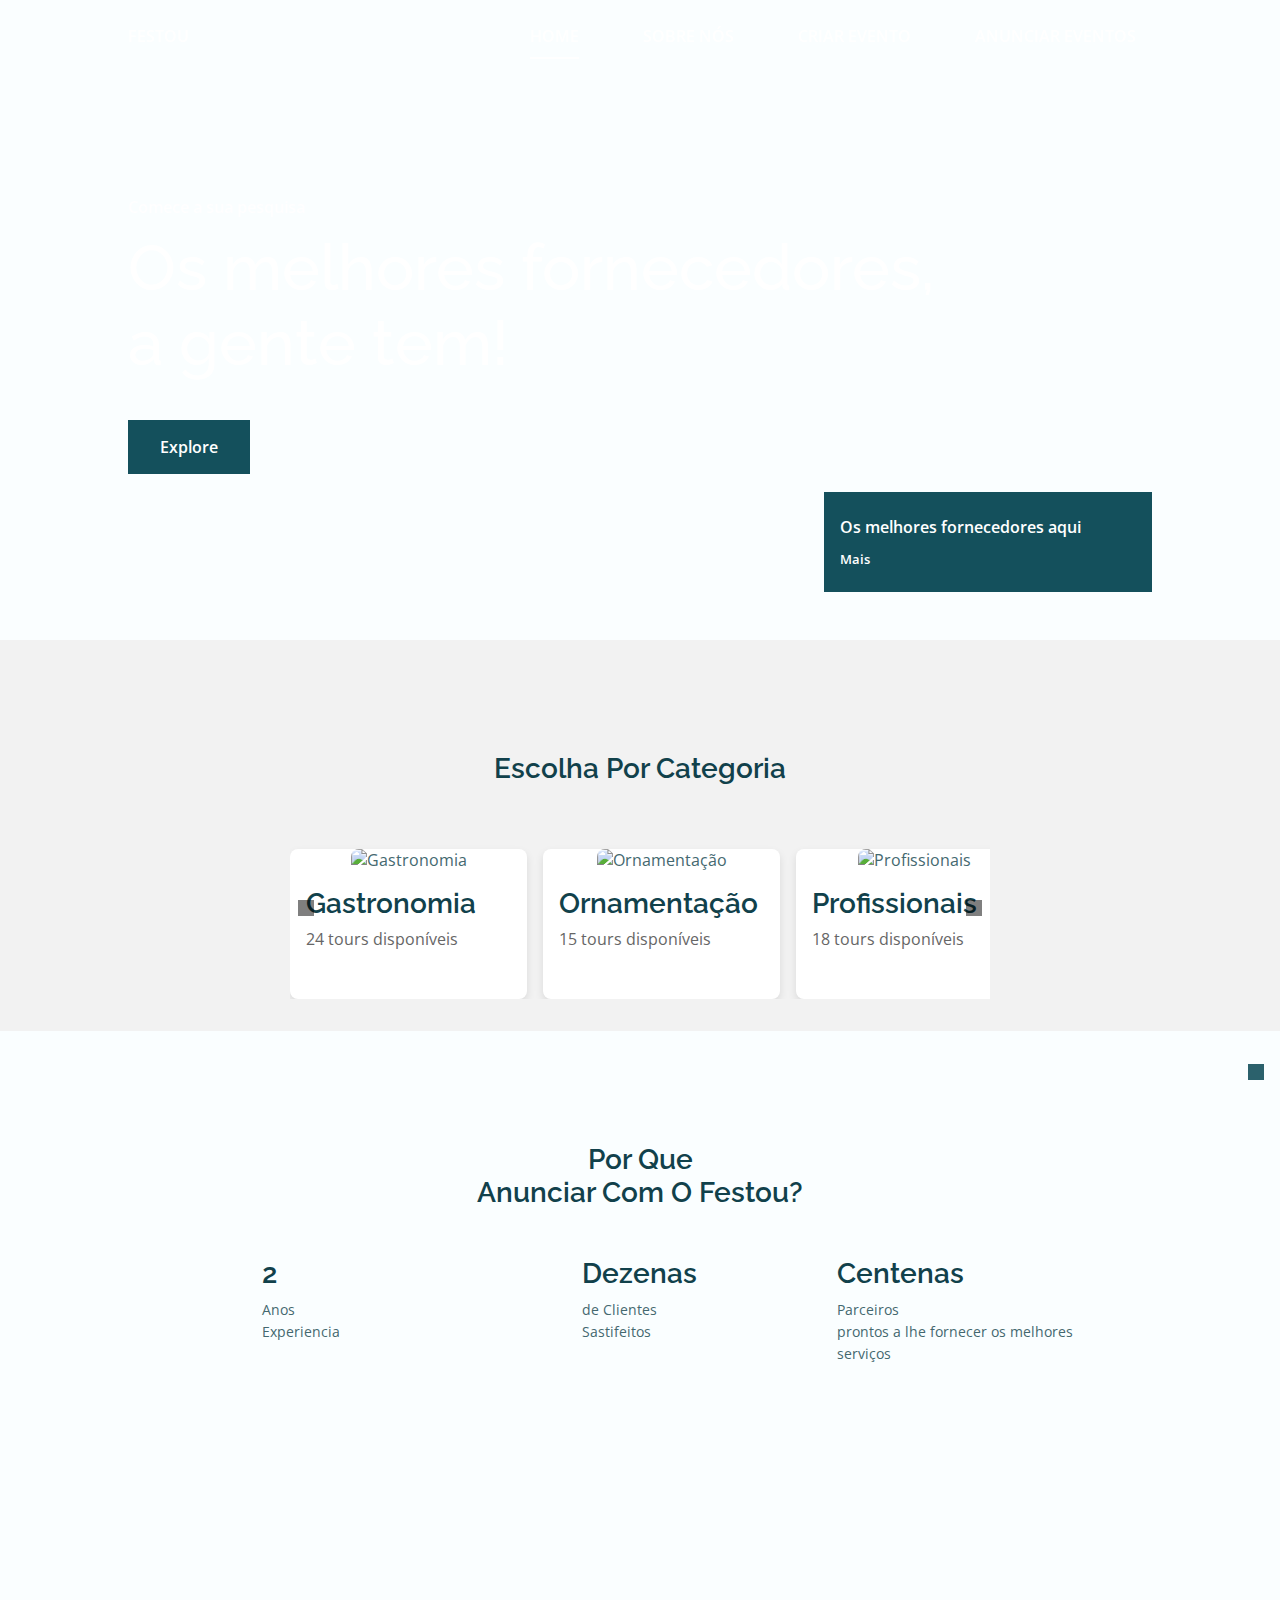
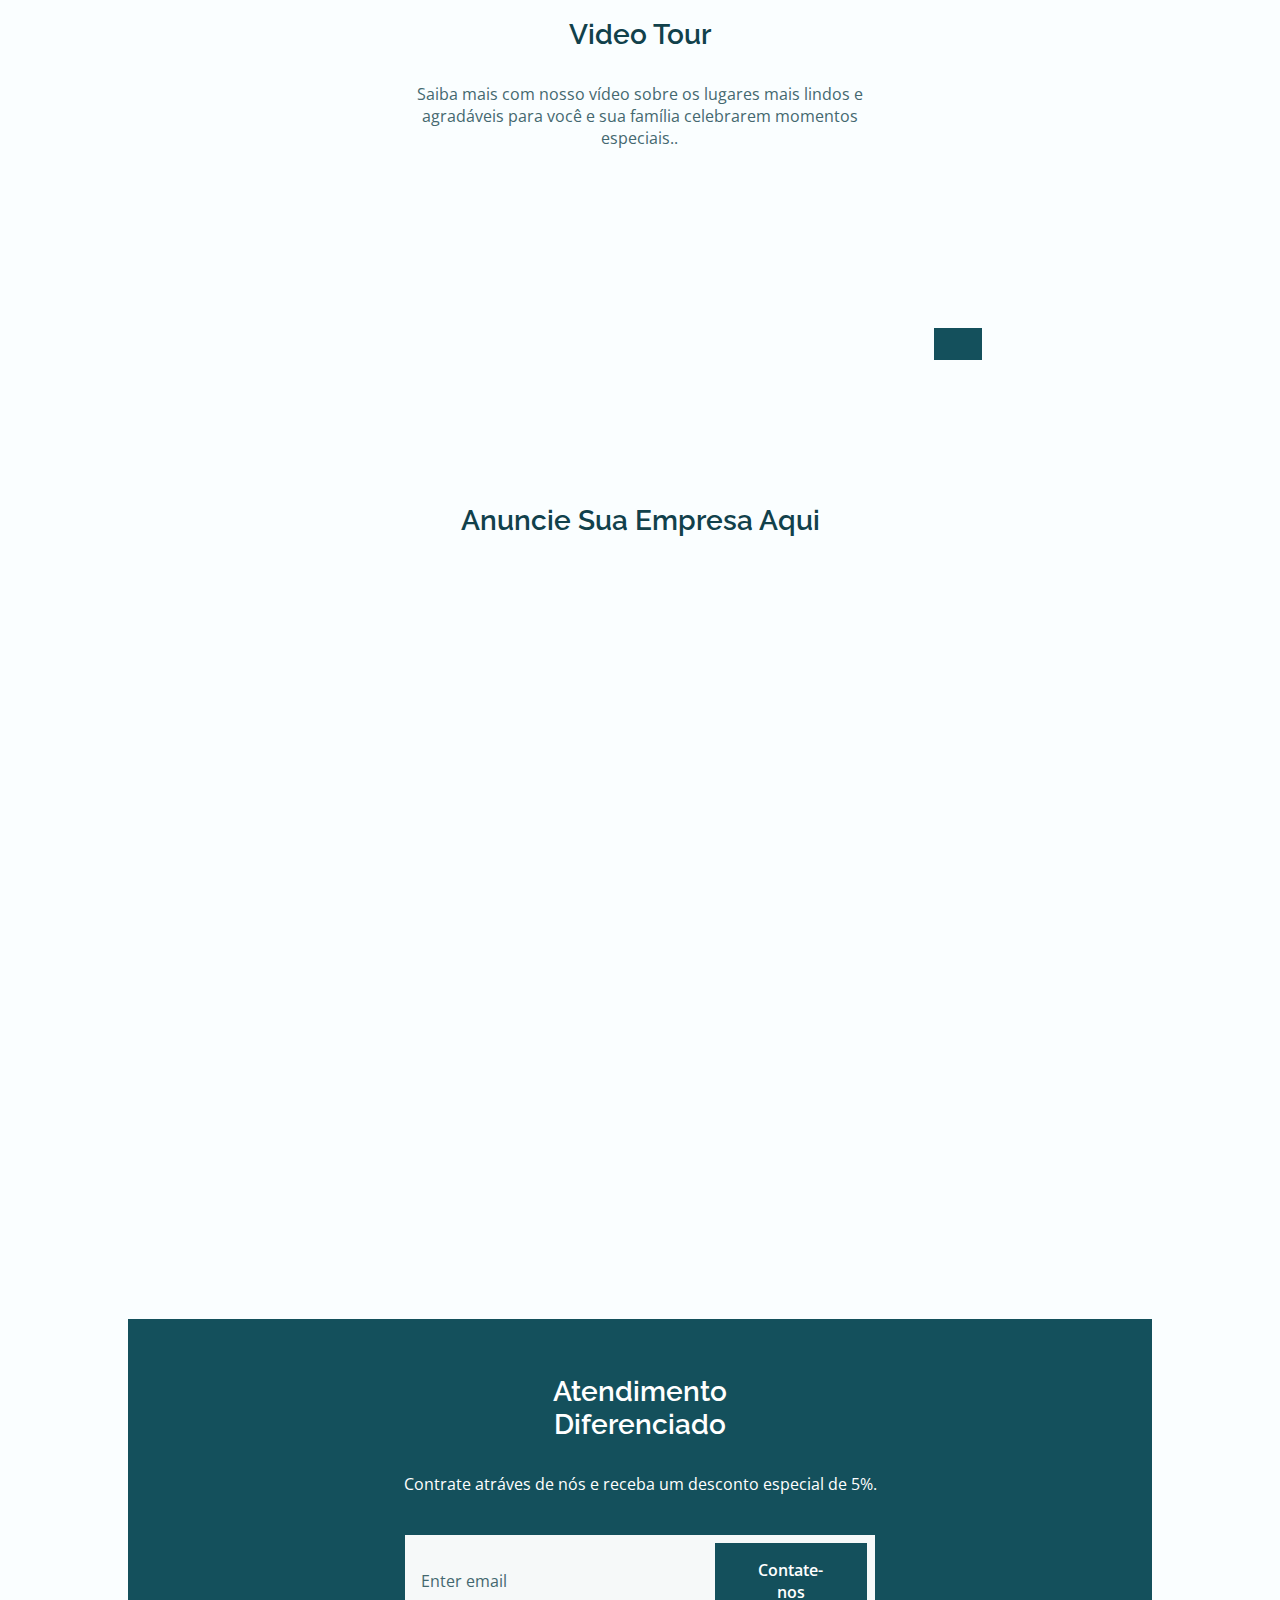
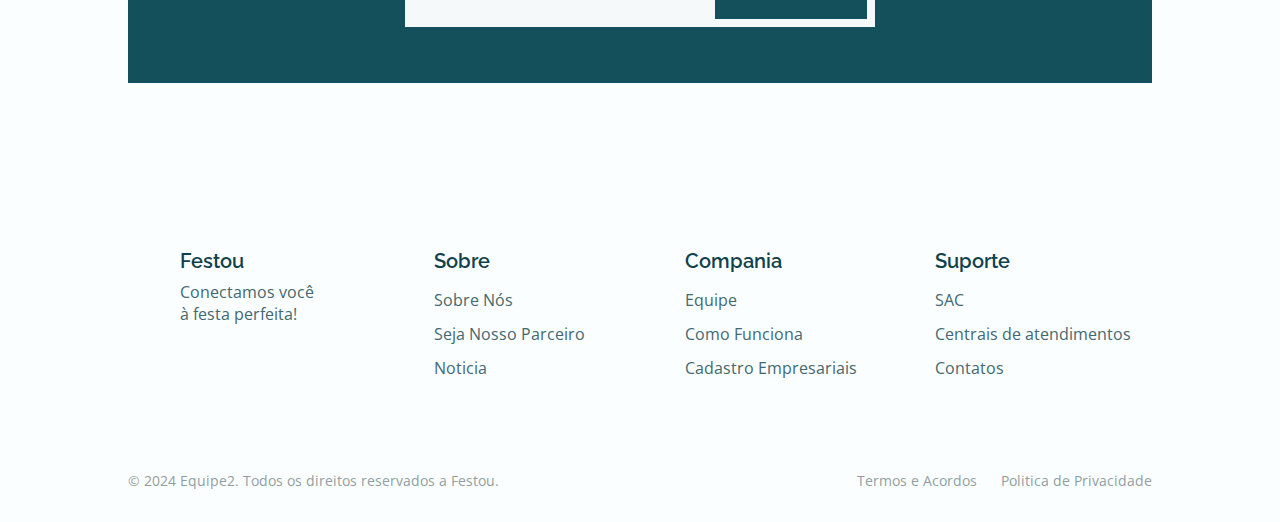
==== commit 53da8260: "atualização do slide tela inicial e ajuste de carrosel" ====
--- a/index.html
+++ b/index.html
@@ -55,113 +55,108 @@
 
         <main class="main">
             <!--==================== HOME ====================-->
-            <section class="home" id="home">
-                <img src="img/image1.jpg" alt="" class="home__img">
-
-                <div class="home__container container grid">
-                    <div class="home__data">
-                        <span class="home__data-subtitle">Comece a sua pesquisa</span>
-                        <h1 class="home__data-title">Os melhores fornecedores, <br> a gente tem!</b></h1>
-                        <a href="#" class="button">Explore</a>
-
-                    </div>
-
-                    <div class="home__social">
-                        <a href="https://www.facebook.com/" target="_blank" class="home__social-link">
-                            <i class="ri-facebook-box-fill"></i>
-                        </a>
-                        <a href="https://www.instagram.com/" target="_blank" class="home__social-link">
-                            <i class="ri-instagram-fill"></i>
-                        </a>
-                        <a href="https://twitter.com/" target="_blank" class="home__social-link">
-                            <i class="ri-twitter-fill"></i>
-                        </a>
-                    </div>
-
-                    <div class="home__info">
-                        <div>
-                            <span class="home__info-title">Os melhores fornecedores aqui</span>
-                            <a href="" class="button button--flex button--link home__info-button">
-                                Mais <i class="ri-arrow-right-line"></i>
-                            </a>
-                        </div>
-
-                        <div class="home__info-overlay">
-                            <img src="assets/img/home2.jpg" alt="" class="home__info-img">
-                        </div>
-                    </div>
-                </div>
-            </section>
-
-            <!--==================== ABOUT ====================-->
-            <section class="about section" id="about">
-                <div class="about__container container grid">
-                    <div class="about__data">
-                        <h2 class="section__title about__title">Sobre Nóis <br> Rápido, prático e seguro</h2>
-                        <p class="about__description">Festou é o diretório de fornecedores de eventos de confiança que transforma a sua busca
-                             pelos melhores profissionais em uma experiência mágica! Aqui, você pode pesquisar, 
-                             comparar e encontrar os especialistas mais qualificados para fazer da sua celebração um momento inesquecível. 
-                             Venha descobrir como Festou pode tornar seus sonhos realidade! 
-                        </p>
-                        <a href="#" class="button">Saiba mais</a>
-                    </div>
-
-                    <div class="about__img">
-                        <div class="about__img-overlay">
-                            <img src="img/image2.jpg" alt="" class="about__img-one">
-                        </div>
-
-                        <div class="about__img-overlay">
-                            <img src="img/image3.jpg" alt="" class="about__img-two">
-                        </div>
-                    </div>
-                </div>
-            </section>
+    <section class="home">
+        <div class="slide">
+            <img src="img/image1_2.png" alt="" style="width:100%; height:100%;">
+        </div>
+        <div class="slide">
+            <img src="img/image1_3.png" alt="" style="width:100%; height:100%;">
+        </div>
+        <div class="slide">
+            <img src="img/image1_4.png" alt="" style="width:100%; height:100%;">
+        </div>
+        <div class="slide">
+            <img src="img/image1_5.png" alt="" style="width:100%; height:100%;">
+        </div>
+    </div>
+       
+
+        <div class="home__container container grid">
+            <div class="home__data">
+                <span class="home__data-subtitle">Comece a sua pesquisa</span>
+                <h1 class="home__data-title">Os melhores fornecedores,<br> a gente tem!</h1>
+                <a href="#" class="button">Explore</a>
+            </div>
+
+            <div class="home__social">
+                <a href="https://www.facebook.com/" target="_blank" class="home__social-link">
+                    <i class="ri-facebook-box-fill"></i>
+                </a>
+                <a href="https://www.instagram.com/" target="_blank" class="home__social-link">
+                    <i class="ri-instagram-fill"></i>
+                </a>
+                <a href="https://twitter.com/" target="_blank" class="home__social-link">
+                    <i class="ri-twitter-fill"></i>
+                </a>
+            </div>
+
+            <div class="home__info">
+                <div>
+                    <span class="home__info-title">Os melhores fornecedores aqui</span>
+                    <a href="" class="button button--flex button--link home__info-button">
+                        Mais <i class="ri-arrow-right-line"></i>
+                    </a>
+                </div>
+
+                <div class="home__info-overlay">
+                    <img src="assets/img/home2.jpg" alt="" class="home__info-img">
+                </div>
+            </div>
+        </div>
+    </section>
             
             <!--==================== CATEGORIA ====================-->
             <section class="discover section" id="discover">
                 <h2 class="section__title">Escolha Por Categoria</h2>
                 
-                <div class="discover__container container swiper-container">
-                    <div class="swiper-wrapper">
-                        <!--==================== CATEGORIA 1 ====================-->
-                        <div class="discover__card swiper-slide">
-                            <img src="img/discover1.jpg" alt="" class="discover__img">
+                <div class="discover__container container">
+                    <div class="discover__cards">
+                        <!-- Card 1: Gastronomia -->
+                        <div class="discover__card">
+                            <img src="img/discover1.jpg" alt="Gastronomia" class="discover__img">
                             <div class="discover__data">
                                 <h2 class="discover__title">Gastronomia</h2>
-                                <span class="discover__description">24 tours available</span>
-                            </div>
-                        </div>
-
-                        <!--==================== CATEGORIA 2 ====================-->
-                        <div class="discover__card swiper-slide">
-                            <img src="img/discover2.jpg" alt="" class="discover__img">
+                                <span class="discover__description">24 tours disponíveis</span>
+                            </div>
+                        </div>
+            
+                        <!-- Card 2: Ornamentação -->
+                        <div class="discover__card">
+                            <img src="img/discover2.jpg" alt="Ornamentação" class="discover__img">
                             <div class="discover__data">
                                 <h2 class="discover__title">Ornamentação</h2>
-                                <span class="discover__description">15 tours available</span>
-                            </div>
-                        </div>
-
-                        <!--==================== CATEGORIA 3 ====================-->
-                        <div class="discover__card swiper-slide">
-                            <img src="img/discover3.jpg" alt="" class="discover__img">
+                                <span class="discover__description">15 tours disponíveis</span>
+                            </div>
+                        </div>
+            
+                        <!-- Card 3: Profissionais -->
+                        <div class="discover__card">
+                            <img src="img/discover3.jpg" alt="Profissionais" class="discover__img">
                             <div class="discover__data">
                                 <h2 class="discover__title">Profissionais</h2>
-                                <span class="discover__description">18 tours available</span>
-                            </div>
-                        </div>
-
-                        <!--==================== CATEGORIA 4 ====================-->
-                        <div class="discover__card swiper-slide">
-                            <img src="img/discover4.jpg" alt="" class="discover__img">
+                                <span class="discover__description">18 tours disponíveis</span>
+                            </div>
+                        </div>
+            
+                        <!-- Card 4: Música e Iluminação -->
+                        <div class="discover__card">
+                            <img src="img/discover4.jpg" alt="Música e Iluminação" class="discover__img">
                             <div class="discover__data">
                                 <h2 class="discover__title">Música e Iluminação</h2>
-                                <span class="discover__description">32 tours available</span>
-                            </div>
-                        </div>
-                    </div>
-                </div>
-            </section>
+                                <span class="discover__description">32 tours disponíveis</span>
+                            </div>
+                        </div>
+                    </div>
+            
+
+                    
+                    <!-- Botões de navegação para os slides -->
+                    <button class="discover__btn discover__btn-prev"><i class="ri-arrow-left-line"></i></button>
+                    <button class="discover__btn discover__btn-next"><i class="ri-arrow-right-line"></i></button>
+
+                </div>
+            </section>
+            
 
             <!--==================== EXPERIENCE ====================-->
             <section class="experience section">
@@ -220,7 +215,7 @@
 
             <!--==================== BUFFET ====================-->
             <section class="place section" id="place">
-                <h2 class="section__title">Choose Your Place</h2>
+                <h2 class="section__title">Anuncie sua empresa aqui</h2>
 
                 <div class="place__container container grid">
                     <!--==================== BUFFET CARD 1 ====================-->
--- a/styles.css
+++ b/styles.css
@@ -293,26 +293,110 @@
 }
 
 /*=============== HOME ===============*/
-.home__img {
+.home {
+  position: relative;
+  width: 100%;
+  overflow: hidden;
+}
+
+.slideshow {
+  position: relative;
+  width: 100%;
+  height: 100%;
+  overflow: hidden;
+}
+
+.slide {
   position: absolute;
-  top: 0;
-  left: 0;
   width: 100%;
-  height: 100vh;
-  object-fit: cover;
-  object-position: 83%;
+  height: 100%;
+  opacity: 0;
+  animation: slideAnimation 16s infinite;
+  transform: scale(1);
+  transition: transform 3s ease-in-out;
+}
+
+/* Ajuste o tamanho da imagem aqui */
+.slide img {
+  width: 100%; /* Define a largura da imagem para 100% do contêiner */
+  height: 100%; /* Define a altura da imagem para 100% do contêiner */
+  object-fit: cover; /* Faz com que a imagem cubra o contêiner mantendo sua proporção */
+  object-position: center; /* Centraliza a imagem dentro do contêiner */
+  clip-path: inset(0 0 50px 0); /* Corta 50 pixels da parte inferior da imagem */
+  transition: transform 4s ease-in-out; /* Adiciona transição para o zoom */
+}
+
+.slide:nth-child(1) {
+  animation-delay: 0s;
+}
+
+.slide:nth-child(2) {
+  animation-delay: 4s;
+}
+
+.slide:nth-child(3) {
+  animation-delay: 8s;
+}
+
+.slide:nth-child(4) {
+  animation-delay: 12s;
+}
+
+@keyframes slideAnimation {
+  0% {
+    opacity: 0;
+    transform: scale(1);
+  }
+  5% {
+    opacity: 1;
+    transform:  scale(1);
+  }
+  25% {
+    opacity: 1;
+    transform:  scale(1.1);
+  }
+  30% {
+    opacity: 0;
+    transform:  scale(1.1);
+  }
+  100% {
+    opacity: 0;
+    transform:  scale(1.1);
+  }
+}
+
+
+.navigation {
+  position: absolute;
+  bottom: 10px;
+  left: 50%;
+  transform: translateX(-50%);
+  display: flex;
+}
+
+.navigation div {
+  cursor: pointer;
+  background: #fff;
+  padding: 5px;
+  margin: 0 3px;
+  border-radius: 50%;
+  transition: background 0.3s;
+}
+
+.navigation div:hover {
+  background: #000;
 }
 
 .home__container {
   position: relative;
-  height: calc(100vh - var(--header-height));
+  height: 100%;
   align-content: center;
   row-gap: 3rem;
 }
 
-.home__data-subtitle, 
-.home__data-title, 
-.home__social-link, 
+.home__data-subtitle,
+.home__data-title,
+.home__social-link,
 .home__info {
   color: var(--white-color);
 }
@@ -364,17 +448,18 @@
 }
 
 .home__info-overlay {
-  overflow: var(--img-hidden);
+  overflow: hidden;
 }
 
 .home__info-img {
   width: 145px;
-  transition: var(--img-transition);
+  transition: transform 0.3s ease-in-out;
 }
 
 .home__info-img:hover {
-  transform: var(--img-scale);
-}
+  transform: scale(1.1);
+}
+
 
 /*=============== BUTTONS ===============*/
 .button {
@@ -448,45 +533,80 @@
 }
 
 /*=============== DISCOVER ===============*/
+/* Estilos gerais */
+.discover {
+  padding: 2rem 0;
+  background-color: #f2f2f2;
+  text-align: center;
+}
+
+.discover__container {
+  position: relative;
+  max-width: 1200px;
+  margin: 0 auto;
+  overflow: hidden;
+}
+
+.discover__cards {
+  display: flex;
+  flex-wrap: nowrap; /* Impede que os cards quebrem para a próxima linha */
+  transition: transform 0.5s ease-in-out; /* Animação de transição */
+}
+
 .discover__card {
-  position: relative;
-  width: 200px;
-  overflow: var(--img-hidden);
+  flex: 0 0 auto; /* Impede que os cards alterem seu tamanho */
+  width: 300px; /* Largura fixa dos cards */
+  margin-right: 1rem; /* Espaço entre os cards */
+  box-shadow: 0 4px 8px rgba(0, 0, 0, 0.1);
+  background-color: #fff;
+  border-radius: 8px;
+  overflow: hidden;
+}
+
+.discover__card img {
+  width: 100%;
+  height: 200px;
+
+  object-fit: cover;
+  border-radius: 8px 8px 0 0; /* Bordas arredondadas na parte superior */
 }
 
 .discover__data {
+  padding: 1rem;
+  text-align: left;
+}
+
+.discover__title {
+  font-size: 1.5rem;
+  margin-bottom: 0.5rem;
+}
+
+.discover__description {
+  font-size: 1rem;
+  color: #666;
+}
+
+/* Botões de navegação */
+.discover__btn {
   position: absolute;
-  bottom: 1.5rem;
-  left: 1rem;
-}
-
-.discover__title, 
-.discover__description {
-  color: var(--white-color);
-}
-
-.discover__title {
-  font-size: var(--h3-font-size);
-  margin-bottom: var(--mb-0-25);
-}
-
-.discover__description {
-  display: block;
-  font-size: var(--smaller-font-size);
-}
-
-.discover__img {
-  transition: var(--img-transition);
-}
-
-.discover__img:hover {
-  transform: var(--img-scale);
-}
-
-.swiper-container-3d .swiper-slide-shadow-left,
-.swiper-container-3d .swiper-slide-shadow-right {
-  background-image: none;
-}
+  top: 50%;
+  transform: translateY(-50%);
+  background-color: rgba(0, 0, 0, 0.5);
+  color: #fff;
+  border: none;
+  padding: 0.5rem;
+  font-size: 1.5rem;
+  cursor: pointer;
+}
+
+.discover__btn-prev {
+  left: 0.5rem;
+}
+
+.discover__btn-next {
+  right: 0.5rem;
+}
+
 
 /*=============== EXPERIENCE ===============*/
 .experience__container {
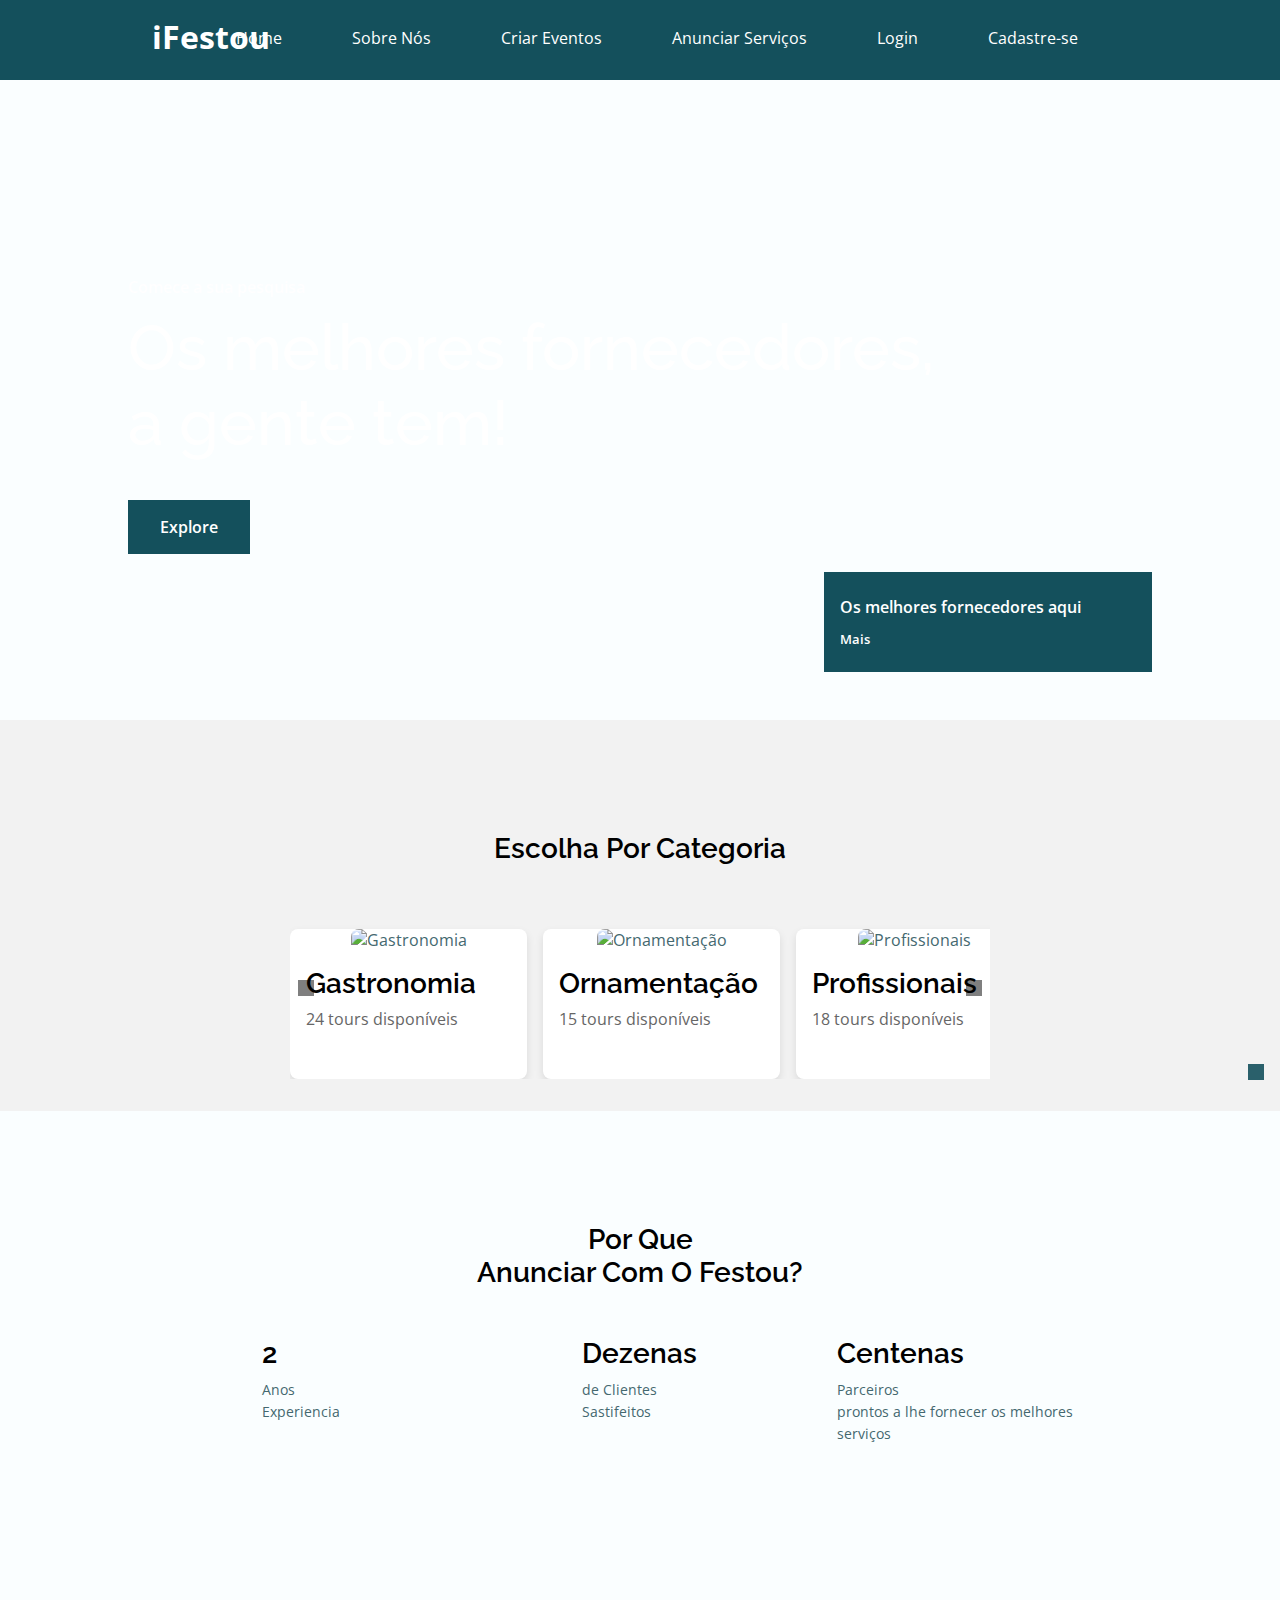
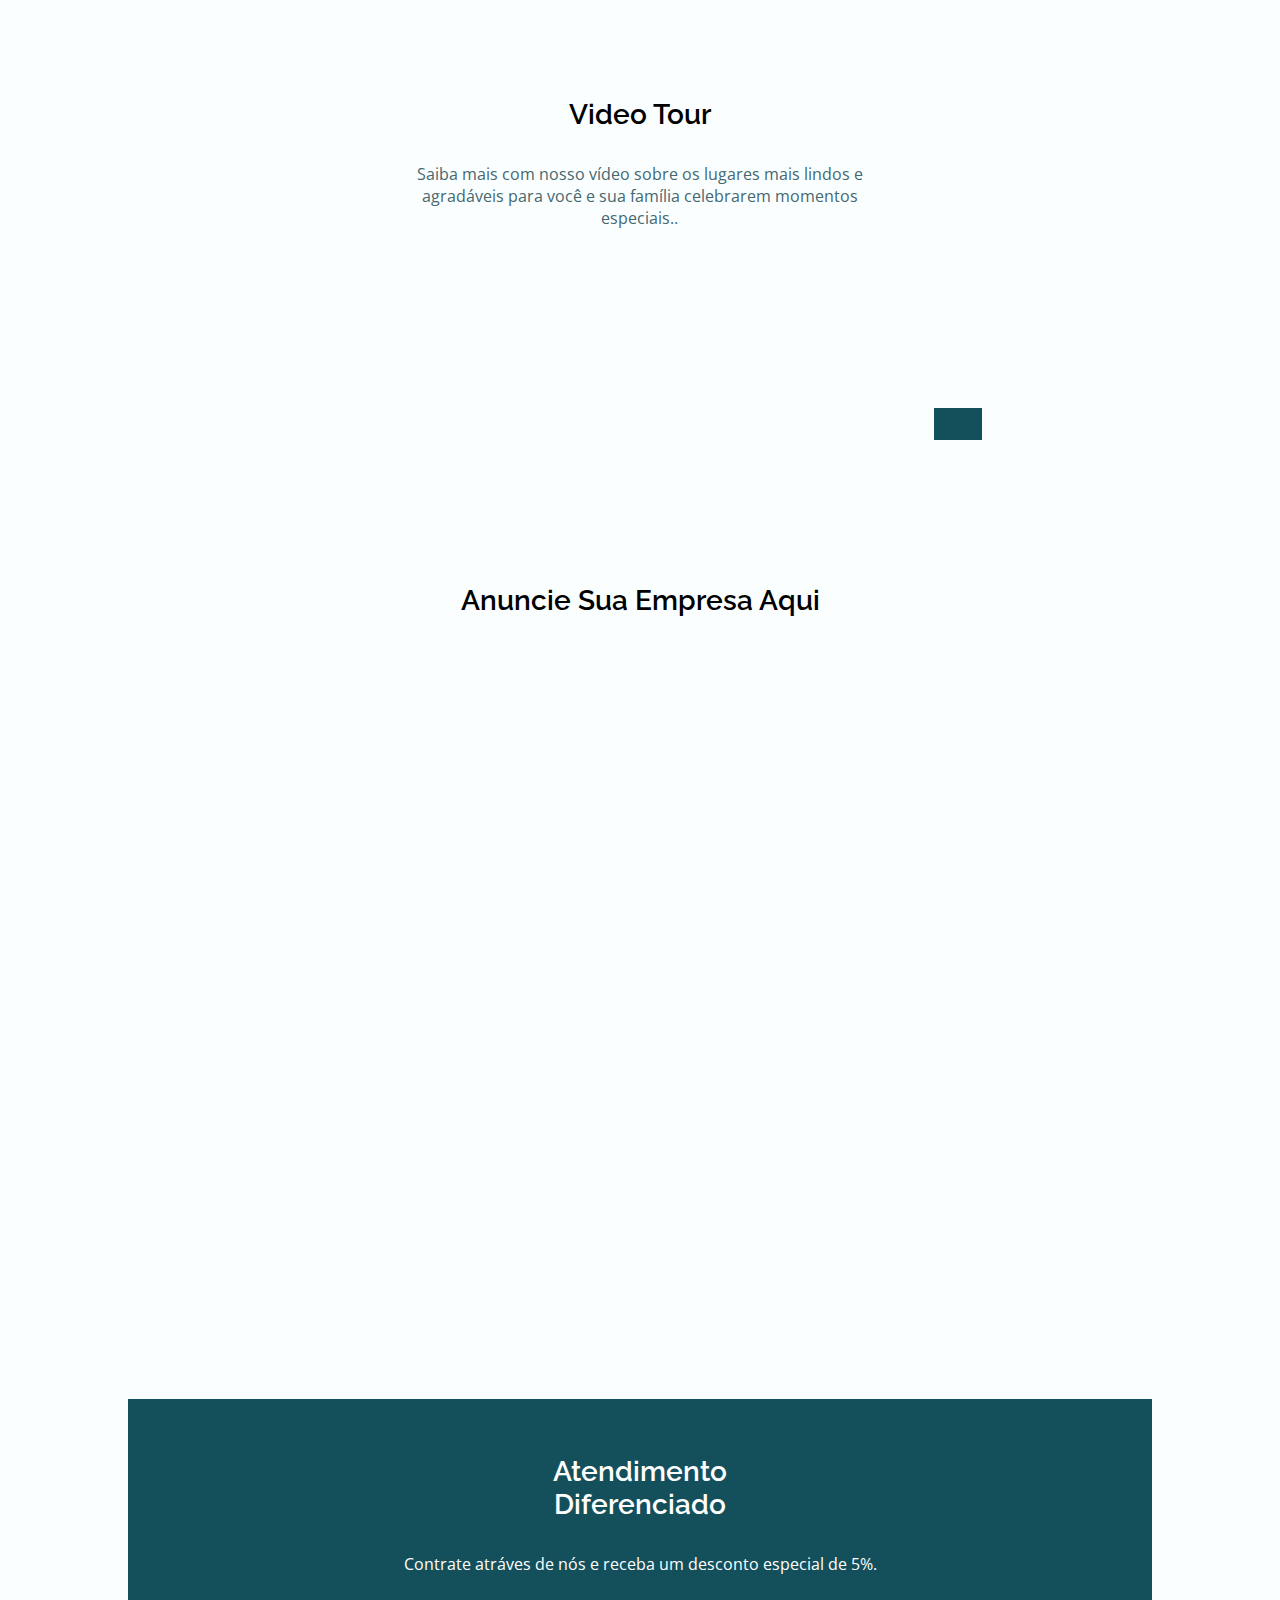
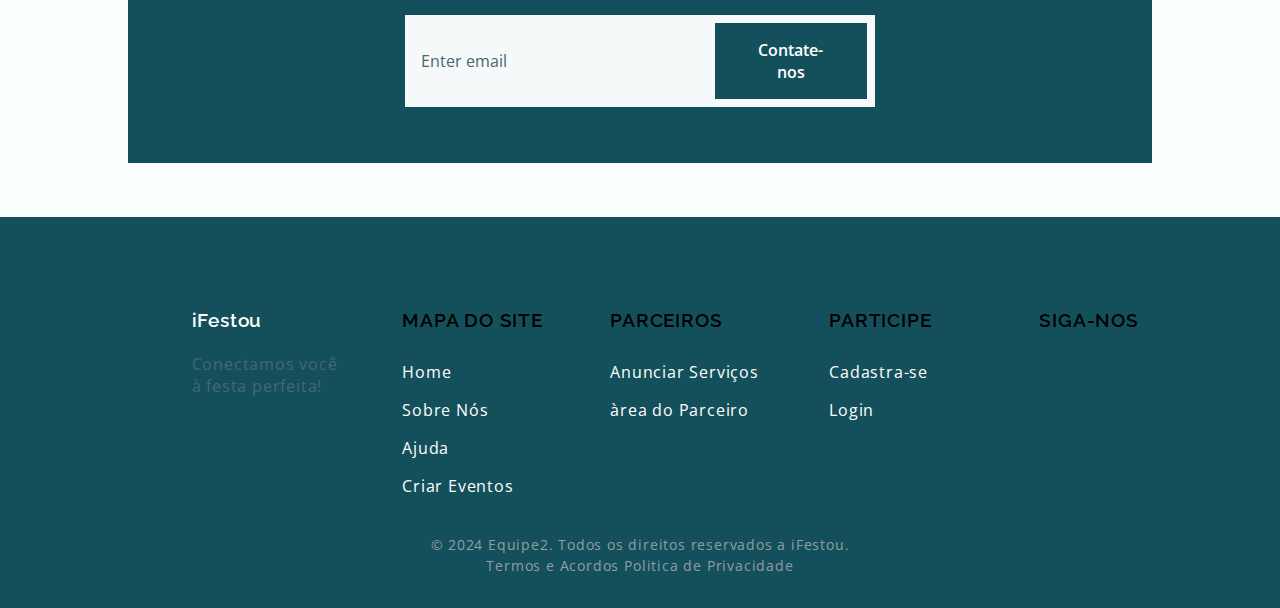
==== commit 475c054f: "acrescentando tela na cadastra-se  e  login" ====
--- a/index.html
+++ b/index.html
@@ -8,6 +8,12 @@
 
         <!--=============== REMIXICONS ===============-->
         <link href="https://cdn.jsdelivr.net/npm/remixicon@2.5.0/fonts/remixicon.css" rel="stylesheet">
+        <head>
+            <!-- Outros links e meta tags -->
+            <link rel="stylesheet" href="https://cdnjs.cloudflare.com/ajax/libs/font-awesome/6.5.2/css/all.min.css"
+            integrity="sha512-SnH5WK+bZxgPHs44uWIX+LLJAJ9/2PkPKZ5QiAj6Ta86w+fsb2TkcmfRyVX3pBnMFcV7oQPJkl9QevSCWr3W6A=="
+            crossorigin="anonymous" referrerpolicy="no-referrer" />
+          
         
         <!--=============== SWIPER CSS ===============-->
         <link rel="stylesheet" href="assets/css/swiper-bundle.min.css">
@@ -15,42 +21,29 @@
         <!--=============== CSS ===============-->
         <link rel="stylesheet" href="styles.css">
 
-        <title>Responsive Website Travel</title>
+        <title>iFestou</title>
     </head>
     <body>
-        <header class="header" id="header">
-            <nav class="nav container">
-                <a href="#" class="nav__logo">FESTOU</a>
-
-                <div class="nav__menu" id="nav-menu">
-                    <ul class="nav__list">
-                        <li class="nav__item">
-                            <a href="#home" class="nav__link active-link">HOME</a>
-                        </li>
-                        <li class="nav__item">
-                            <a href="#about" class="nav__link">SOBRE NÓS</a>
-                        </li>
-                        <li class="nav__item">
-                            <a href="#discover" class="nav__link">CRIAR EVENTO</a>
-                        </li>
-                        <li class="nav__item">
-                            <a href="#place" class="nav__link">ANUNCIAR EVENTOS</a>
-                        </li>
-                    </ul>
-
-                    <div class="nav__dark">
-                        <!-- Theme change button -->
-                        <span class="change-theme-name">Dark mode</span>
-                        <i class="ri-moon-line change-theme" id="theme-button"></i>
-                    </div>
-
-                    <i class="ri-close-line nav__close" id="nav-close"></i>
-                </div>
-
-                <div class="nav__toggle" id="nav-toggle">
-                    <i class="ri-function-line"></i>
+        <header>
+            <nav class="navbar">
+                <a href="#" class="logo">iFestou</a>
+                <ul class="nav-menu">
+                    <li class="nav-item"><a href="#" class="nav-link"> Home</a></li>
+                    <li class="nav-item"><a href="#" class="nav-link"> Sobre Nós</a></li>
+                    <li class="nav-item"><a href="#" class="nav-link"> Criar Eventos</a></li>
+                    <li class="nav-item"><a href="#" class="nav-link"> Anunciar Serviços</a></li>
+                    <li class="nav-item"><a href="#" class="nav-link"> Login</a></li>
+                    <li class="nav-item"><a href="#" class="nav-link"> Cadastre-se</a></li>
+                </ul>
+                <div class="hamburguer">
+                    <span class="bar"></span>
+                    <span class="bar"></span>
+                    <span class="bar"></span>
+    
                 </div>
             </nav>
+    
+    
         </header>
 
         <main class="main">
@@ -376,73 +369,76 @@
             <div class="footer__container container grid">
                 <div class="footer__content grid">
                     <div class="footer__data">
-                        <h3 class="footer__title">Festou</h3>
+                        <h3 class="footer__title">iFestou</h3>
                         <p class="footer__description"> Conectamos você <br> à festa perfeita!
                         </p>
-                        <div>
-                            <a href="https://www.facebook.com/" target="_blank" class="footer__social">
-                                <i class="ri-facebook-box-fill"></i>
-                            </a>
-                            <a href="https://twitter.com/" target="_blank" class="footer__social">
-                                <i class="ri-twitter-fill"></i>
-                            </a>
-                            <a href="https://www.instagram.com/" target="_blank" class="footer__social">
-                                <i class="ri-instagram-fill"></i>
-                            </a>
-                            <a href="https://www.youtube.com/" target="_blank" class="footer__social">
-                                <i class="ri-youtube-fill"></i>
-                            </a>
-                        </div>
-                    </div>
-    
+
+                    </div>
+
                     <div class="footer__data">
-                        <h3 class="footer__subtitle">Sobre</h3>
+                        <h3 class="footer__subtitle">MAPA DO SITE</h3>
                         <ul>
                             <li class="footer__item">
+                                <a href="" class="footer__link">Home</a>
+                            </li>
+                            <li class="footer__item">
                                 <a href="" class="footer__link">Sobre Nós</a>
                             </li>
                             <li class="footer__item">
-                                <a href="" class="footer__link">Seja Nosso Parceiro</a>
-                            </li>
-                            <li class="footer__item">
-                                <a href="" class="footer__link">Noticia</a>
+                                <a href="" class="footer__link">Ajuda</a>
+                            </li>
+                            <li class="footer__item">
+                                <a href="" class="footer__link">Criar Eventos</a>
                             </li>
                         </ul>
                     </div>
-    
+
                     <div class="footer__data">
-                        <h3 class="footer__subtitle">Compania</h3>
+                        <h3 class="footer__subtitle">PARCEIROS</h3>
                         <ul>
                             <li class="footer__item">
-                                <a href="" class="footer__link">Equipe</a>
-                            </li>
-                            <li class="footer__item">
-                                <a href="" class="footer__link">Como Funciona</a>
-                            </li>
-                            <li class="footer__item">
-                                <a href="" class="footer__link">Cadastro Empresariais</a>
+                                <a href="" class="footer__link">Anunciar Serviços</a>
+                            </li>
+                            <li class="footer__item">
+                                <a href="" class="footer__link">àrea do Parceiro</a>
                             </li>
                         </ul>
                     </div>
-    
+
                     <div class="footer__data">
-                        <h3 class="footer__subtitle">Suporte</h3>
+                        <h3 class="footer__subtitle">PARTICIPE</h3>
                         <ul>
                             <li class="footer__item">
-                                <a href="" class="footer__link">SAC</a>
-                            </li>
-                            <li class="footer__item">
-                                <a href="" class="footer__link">Centrais de atendimentos</a>
-                            </li>
-                            <li class="footer__item">
-                                <a href="" class="footer__link">Contatos</a>
-                            </li>
+                                <a href="" class="footer__link">Cadastra-se</a>
+                            </li>
+                            <li class="footer__item">
+                                <a href=""class="footer__link">Login</a>
+                            </li>
+
                         </ul>
                     </div>
-                </div>
-
+                <div class="footer__data">
+                    <h3 class="footer__subtitle">SIGA-NOS </h3>
+                    <div class="footer-social" >
+                        
+
+                        <a href="https://www.facebook.com/" target="_blank" >
+                            <i class="fa-brands fa-facebook"></i>
+                        </a>
+                        <a href="https://twitter.com/" target="_blank" >
+                            <i class="fa-brands fa-x-twitter"></i>
+                        </a>
+                        <a href="https://www.instagram.com/" target="_blank" >
+                            <i class="fa-brands fa-instagram"></i>
+                        </a>
+                        <a href="https://www.youtube.com/" target="_blank" >
+                            <i class="fa-brands fa-youtube"></i>
+                        </a>
+                    </div>
+                </div>
+            </div>
                 <div class="footer__rights">
-                    <p class="footer__copy">&#169; 2024 Equipe2. Todos os direitos reservados a Festou.</p>
+                    <p class="footer__copy">&#169; 2024 Equipe2. Todos os direitos reservados a iFestou.</p>
                     <div class="footer__terms">
                         <a href="#" class="footer__terms-link">Termos e Acordos</a>
                         <a href="#" class="footer__terms-link">Politica de Privacidade</a>
--- a/styles.css
+++ b/styles.css
@@ -14,7 +14,7 @@
   --first-color: hsl(var(--hue-color), 64%, 22%);
   --first-color-second: hsl(var(--hue-color), 64%, 22%);
   --first-color-alt: hsl(var(--hue-color), 64%, 15%);
-  --title-color: hsl(var(--hue-color), 64%, 18%);
+  --title-color: hsl(var(--hue-color), 0%, 0%);
   --text-color: hsl(var(--hue-color), 24%, 35%);
   --text-color-light: hsl(var(--hue-color), 8%, 60%);
   --input-color: hsl(var(--hue-color), 24%, 97%);
@@ -187,38 +187,63 @@
 }
 
 /*=============== HEADER ===============*/
-.header {
-  width: 100%;
-  position: fixed;
-  top: 0;
-  left: 0;
-  z-index: var(--z-fixed);
-  background-color: transparent;
-}
-
-/*=============== NAV ===============*/
-.nav {
-  height: var(--header-height);
-  display: flex;
+/*-----------------SERVIÇO------------------*/
+
+header{
+  background-color: var(--first-color-second);
+  
+}
+li{
+  list-style: none;
+  
+}
+a{
+  color: #fff;
+  text-decoration: none;
+  
+}
+.navbar{
+  min-height: 80px;
+  display: flex;
+  align-items: center;
   justify-content: space-between;
+  padding: 0 34px;
+  
+
+}
+.logo{
+  font-size:  2rem;
+  font-weight: bold;
+  transform: translateX(100%) translateY(-10%);
+}
+.nav-menu{
+
+  transform: translateX(-20%) translateY(-10%);
+  display: flex;
   align-items: center;
-}
-
-.nav__logo, .nav__toggle {
-  color: var(--white-color);
-}
-
-.nav__logo {
-  font-weight: var(--font-semi-bold);
-}
-
-.nav__toggle {
-  font-size: 1.2rem;
+  gap: 70px;
+}
+.nav-link{
+  transition: 0.5s ease;
+}
+.nav-link:hover{
+  color: var(--text-color-light);
+  border-bottom: 3px solid orange;
+}
+.hamburguer{
+  display: none;
   cursor: pointer;
 }
-
-.nav__menu {
-  position: relative;
+.bar{
+  display: block;
+  width: 28px;
+  height: 3px;
+  border-radius: 2px;
+  margin: 5px auto;
+  background-color: #FFF;
+  transition: all 0.3s ease-in-out;
+
+
 }
 
 @media screen and (max-width: 767px) {
@@ -318,12 +343,12 @@
 
 /* Ajuste o tamanho da imagem aqui */
 .slide img {
-  width: 100%; /* Define a largura da imagem para 100% do contêiner */
-  height: 100%; /* Define a altura da imagem para 100% do contêiner */
-  object-fit: cover; /* Faz com que a imagem cubra o contêiner mantendo sua proporção */
-  object-position: center; /* Centraliza a imagem dentro do contêiner */
-  clip-path: inset(0 0 50px 0); /* Corta 50 pixels da parte inferior da imagem */
-  transition: transform 4s ease-in-out; /* Adiciona transição para o zoom */
+  width: 100%; 
+  height: 100%; 
+  object-fit: cover;
+  object-position: center; 
+  clip-path: inset(0 0 50px 0); 
+  transition: transform 4s ease-in-out; 
 }
 
 .slide:nth-child(1) {
@@ -380,7 +405,7 @@
   padding: 5px;
   margin: 0 3px;
   border-radius: 50%;
-  transition: background 0.3s;
+  transition: 0.3s;
 }
 
 .navigation div:hover {
@@ -815,71 +840,137 @@
 }
 
 /*=============== FOOTER ===============*/
+.footer {
+  background-color: var(--first-color-second);
+}
+
 .footer__container {
-  row-gap: 5rem;
+  display: grid;
+  row-gap: 0.1rem;
+  letter-spacing: 0.8px;
+  background-color: var(--first-color-second);
 }
 
 .footer__content {
-  grid-template-columns: repeat(auto-fit, minmax(220px, 1fr));
-  row-gap: 2rem;
-}
-
-.footer__title, 
-.footer__subtitle {
+  display: grid;
+  grid-template-columns: repeat(5, 1fr);
+
+ 
+}
+
+
+.footer__title{
+  color: var(--white-color);
+  margin-bottom: var(--mb-0-5);
+}
+
+.footer_subtitle{
   font-size: var(--h3-font-size);
-}
-
-.footer__title {
-  margin-bottom: var(--mb-0-5);
-}
-
-.footer__description {
+  margin-bottom: 3rem;
+  transform: translateX(1000%) translateY(-10%);
+}
+
+.footer__item{
+  margin-bottom: 1rem;  
+}
+
+.footer__description{
   margin-bottom: var(--mb-2);
 }
 
-.footer__social {
+.footer__data{
+  display: flex;
+  gap: 0.90rem;
+  list-style: none;
+  flex-direction: column;
+  white-space: nowrap;
+  transform: translateX(30%) translateY(-10%);
+}
+
+.footer__item {
+      margin-bottom: 1rem; /* Espaço entre os itens */
+      color: var(--text-color-light);    
+}
+
+.footer__social{
+  display: flex; /* Alinha os ícones horizontalmente */
+  align-items: center;
+  justify-content: center; /* Centraliza os ícones horizontalmente */
+  height: 2.5rem;
+  width: 2.5rem;
+  gap: 4rem; 
+  color: var(--white-color);
+  margin-top: 1.5rem;
+}
+
+.footer__social .footer__link{
+  display: flex;
+  align-items: center;
+  justify-content: center;
+  height: 2.5rem;
+  width: 2.5rem;
+  border-radius: 50%;
+  transition: all 0.4s;
+  color: var(--title-color)
+}
+
+.footer-social i {
+  font-size: 1.25rem; /* Aumentei o tamanho da fonte para 2rem */
+  color: var(--white-color)
+}
+
+.footer-social a:hover {
+    opacity: 0.8;
+    color: var(--title-color);
+}
+
+.footer-social a:hover {
+  opacity: 0.8;
+  color: var(--title-color);
+} 
+
+.footer__social .footer__link i{
   font-size: 1.25rem;
-  color: var(--title-color);
-  margin-right: var(--mb-1-25);
-}
-
-.footer__subtitle {
+  
+}
+.footer__social, 
+.footer__link:hover {
+  opacity: 0.8;
+
+}
+.footer__subtitle{
   margin-bottom: var(--mb-1);
-}
-
-.footer__item {
-  margin-bottom: var(--mb-0-75);
+  flex-direction: row;
 }
 
 .footer__link {
-  color: var(--text-color);
-}
-
+  color: var(--white-color);
+}
 .footer__link:hover {
   color: var(--title-color);
 }
-
 .footer__rights {
-  display: flex;
-  flex-direction: column;
-  row-gap: 1.5rem;
+  justify-content: center;
+  place-items: 200px;
+  row-gap: 1rem;
   text-align: center;
-}
-
+  background-color: var(--first-color-second);
+  color: var(--white-color) ;
+}
 .footer__copy, .footer__terms-link {
   font-size: var(--small-font-size);
   color: var(--text-color-light);
 }
-
 .footer__terms {
-  display: flex;
+  display: center;
   column-gap: 1.5rem;
   justify-content: center;
-}
-
+  
+}
 .footer__terms-link:hover {
   color: var(--text-color);
 }
+
 
 /*========== SCROLL UP ==========*/
 .scrollup {
